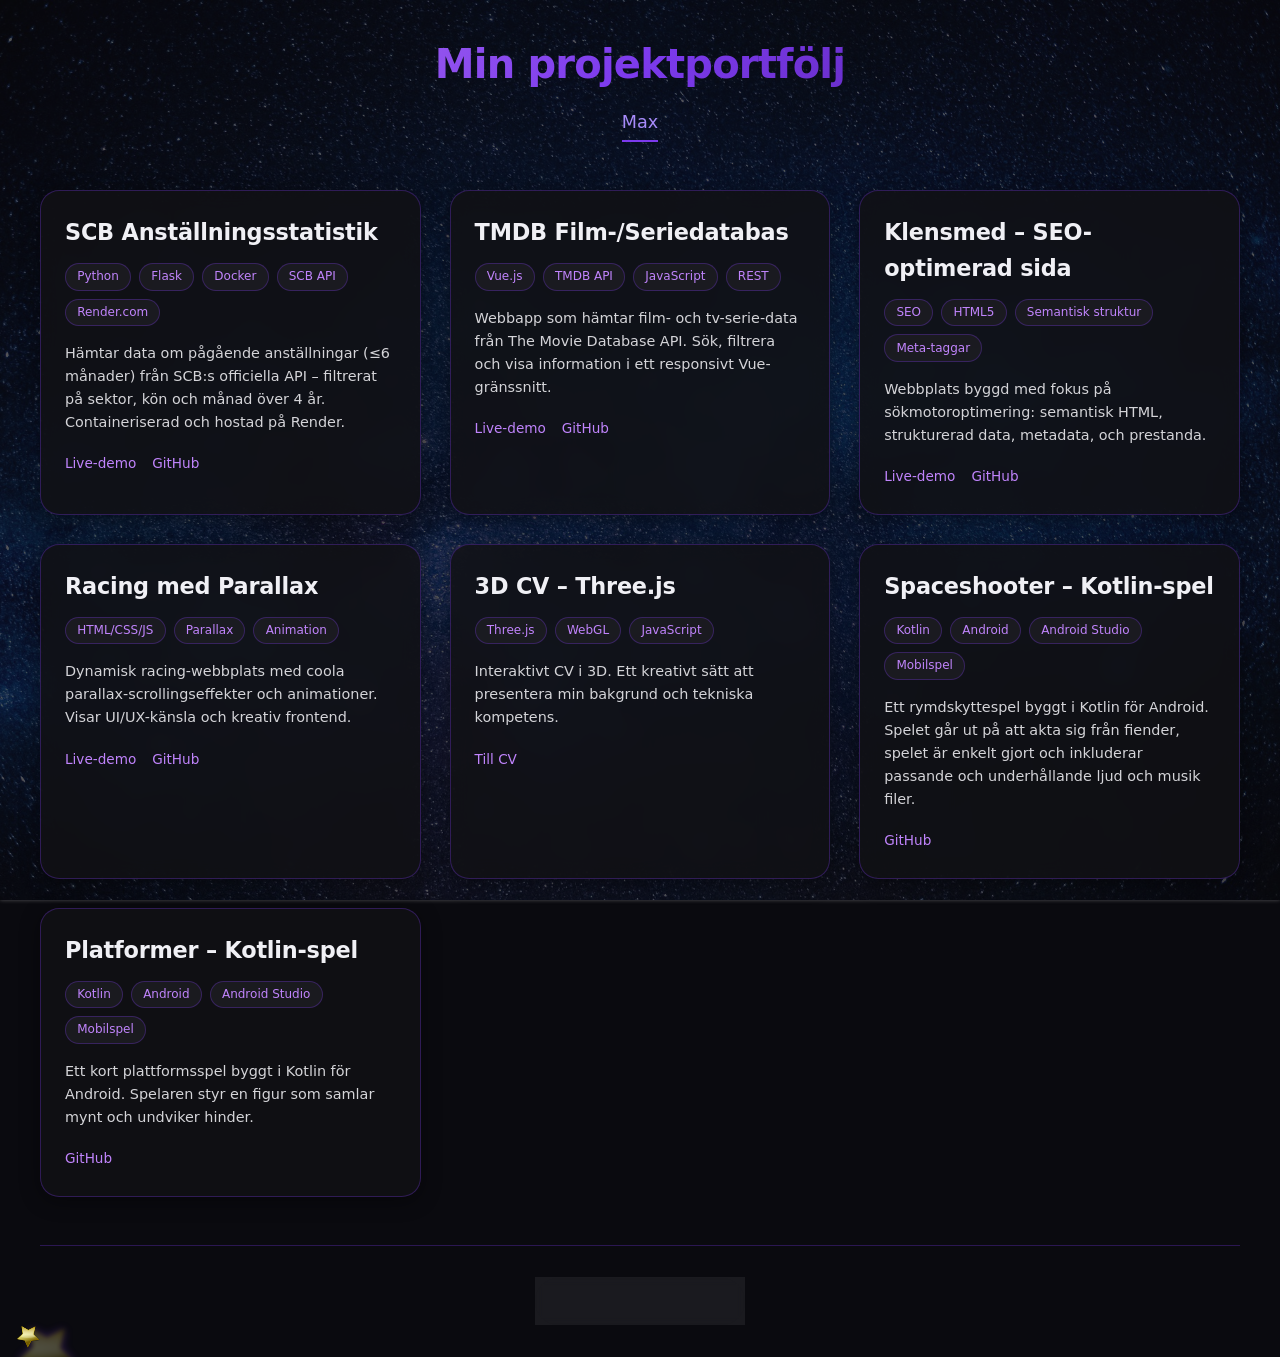
==== index.html @ 8f984c57 "Update index.html with new project entries" ====
<!DOCTYPE html>
<html lang="sv">
<head>
    <meta charset="UTF-8">
    <meta name="viewport" content="width=device-width, initial-scale=1.0">
    <meta name="description" content="Portfölj med projekt inom dataanalys, webbutveckling och API-integration">
    <title>Mina projekt – Max</title>
    <link rel="stylesheet" href="style.css">
</head>
<body>
    <!-- Bakgrundswrapper - läggs först så att den ligger under allt -->
    <div class="background-wrapper">
        <img src="background-space.jpg" class="background-image" alt="Stjärnbakgrund">
    </div>
    <div class="overlay"></div>

    <div class="container">
        <header>
            <h1> Min projektportfölj</h1>
            <div class="subtitle">Max</div>
        </header>

        <div class="projects-grid">

            <!-- 1. SCB-statistik -->
            <div class="project-card">
                <div class="project-icon"></div>
                <div class="project-title">SCB Anställningsstatistik</div>
                <div class="project-tech">
                    <span class="tech-tag">Python</span>
                    <span class="tech-tag">Flask</span>
                    <span class="tech-tag">Docker</span>
                    <span class="tech-tag">SCB API</span>
                    <span class="tech-tag">Render.com</span>
                </div>
                <div class="project-desc">
                    Hämtar data om pågående anställningar (≤6 månader) från SCB:s officiella API – filtrerat på sektor, kön och månad över 4 år. Containeriserad och hostad på Render.
                </div>
                <div class="project-links">
                    <a href="https://scb-analys.onrender.com/" target="_blank" rel="noopener"> Live-demo</a>
                    <a href="https://github.com/Max-the-grand-wizard/scb-analys" target="_blank" rel="noopener"> GitHub</a>
                </div>
            </div>

            <!-- 2. TMDB + Vue -->
            <div class="project-card">
                <div class="project-icon"></div>
                <div class="project-title">TMDB Film-/Seriedatabas</div>
                <div class="project-tech">
                    <span class="tech-tag">Vue.js</span>
                    <span class="tech-tag">TMDB API</span>
                    <span class="tech-tag">JavaScript</span>
                    <span class="tech-tag">REST</span>
                </div>
                <div class="project-desc">
                    Webbapp som hämtar film- och tv-serie-data från The Movie Database API. Sök, filtrera och visa information i ett responsivt Vue-gränssnitt.
                </div>
                <div class="project-links">
                    <a href="https://max-the-grand-wizard.github.io/vue-tmdb-project/" target="_blank"> Live-demo</a>
                    <a href="https://github.com/Max-the-grand-wizard/vue-tmdb-project" target="_blank" rel="noopener"> GitHub</a>
                </div>
            </div>

            <!-- 3. Klensmed SEO -->
            <div class="project-card">
                <div class="project-icon"></div>
                <div class="project-title">Klensmed – SEO-optimerad sida</div>
                <div class="project-tech">
                    <span class="tech-tag">SEO</span>
                    <span class="tech-tag">HTML5</span>
                    <span class="tech-tag">Semantisk struktur</span>
                    <span class="tech-tag">Meta-taggar</span>
                </div>
                <div class="project-desc">
                    Webbplats byggd med fokus på sökmotoroptimering: semantisk HTML, strukturerad data, metadata, och prestanda.
                </div>
                <div class="project-links">
                    <a href="https://max-the-grand-wizard.github.io/Smedkedja-Birgitta/" target="_blank" rel="noopener"> Live-demo</a>
                    <a href="https://github.com/Max-the-grand-wizard/Smedkedja-Birgitta" target="_blank" rel="noopener"> GitHub</a>
                </div>
            </div>

            <!-- 4. Racing + Parallax -->
            <div class="project-card">
                <div class="project-icon"></div>
                <div class="project-title">Racing med Parallax</div>
                <div class="project-tech">
                    <span class="tech-tag">HTML/CSS/JS</span>
                    <span class="tech-tag">Parallax</span>
                    <span class="tech-tag">Animation</span>
                </div>
                <div class="project-desc">
                    Dynamisk racing-webbplats med coola parallax-scrollingseffekter och animationer. Visar UI/UX-känsla och kreativ frontend.
                </div>
                <div class="project-links">
                    <a href="https://max-the-grand-wizard.github.io/Parallax/" target="_blank" rel="noopener"> Live-demo</a>
                    <a href="https://github.com/Max-the-grand-wizard/Parallax" target="_blank" rel="noopener"> GitHub</a>
                </div>
            </div>

            <!-- 5. Three.js CV -->
            <div class="project-card">
                <div class="project-icon"></div>
                <div class="project-title">3D CV – Three.js</div>
                <div class="project-tech">
                    <span class="tech-tag">Three.js</span>
                    <span class="tech-tag">WebGL</span>
                    <span class="tech-tag">JavaScript</span>
                </div>
                <div class="project-desc">
                    Interaktivt CV i 3D. Ett kreativt sätt att presentera min bakgrund och tekniska kompetens.
                </div>
                <div class="project-links">
                    <a href="https://max-the-grand-wizard.github.io/threejs-portfolio/" target="_blank" rel="noopener"> Till CV</a>
                </div>
            </div>

            <!-- 6. Spaceshooter Game -->
            <div class="project-card">
                <div class="project-icon"></div>
                <div class="project-title"> Spaceshooter – Kotlin-spel</div>
                <div class="project-tech">
                    <span class="tech-tag">Kotlin</span>
            <span class="tech-tag">Android</span>
            <span class="tech-tag">Android Studio</span>
            <span class="tech-tag">Mobilspel</span>
        </div>
        <div class="project-desc">
            Ett rymdskyttespel byggt i Kotlin för Android. Spelet går ut på att akta sig från fiender, spelet är enkelt gjort och inkluderar passande och underhållande ljud och musik filer.
    </div>
    <div class="project-links">
        <a href="https://github.com/Max-the-grand-wizard/MySpaceshooter" target="_blank" rel="noopener"> GitHub</a>
    </div>
</div>
            <!-- 7. Platformer Game -->
            <div class="project-card">
                <div class="project-icon"></div>
                <div class="project-title"> Platformer – Kotlin-spel</div>
                <div class="project-tech">
                    <span class="tech-tag">Kotlin</span>
                    <span class="tech-tag">Android</span>
                    <span class="tech-tag">Android Studio</span>
                    <span class="tech-tag">Mobilspel</span>
    </div>
    <div class="project-desc">
        Ett kort plattformsspel byggt i Kotlin för Android. Spelaren styr en figur som samlar mynt och undviker hinder. 
    </div>
    <div class="project-links">
        <a href="https://github.com/Max-the-grand-wizard/Platformer" target="_blank" rel="noopener"> GitHub</a>
    </div>
</div>

        </div>

        <hr>

        <div class="back-wrapper">
            <a href="https://max-the-grand-wizard.github.io/threejs-portfolio/" class="back-link">
                ← Tillbaka till mitt CV
            </a>
        </div>
    </div>

    <!-- Script -->
    <script src="script.js"></script>
</body>
</html>
---- style.css ----
/* ===== CSS VARIABLER ===== */
:root {
    --primary: #7c3aed;
    --primary-light: #b980f0;
    --primary-dark: #4c1d95;
    --primary-glow: rgba(124, 58, 237, 0.3);
    --text-light: #d8b4fe;
    --text-muted: #a78bfa;
    --bg-card: rgba(17, 17, 20, 0.85);
    --bg-card-hover: rgba(17, 17, 20, 0.95);
    --bg-body: #0a0a0f;
    --text-body: #e2e2e6;
    --text-desc: #d4d4d8;
    --border-color: rgba(124, 58, 237, 0.3);
}

* {
    margin: 0;
    padding: 0;
    box-sizing: border-box;
}

.background-wrapper {
    position: fixed;
    top: 0;
    left: 0;
    width: 100%;
    height: 100%;
    z-index: -2;
}

.background-image {
    width: 100%;
    height: 100%;
    object-fit: cover;
    filter: brightness(1.25) drop-shadow(0 0 2px rgba(255, 255, 255, 0.3));
}

.overlay {
    position: fixed;
    top: 0;
    left: 0;
    right: 0;
    bottom: 0;
    background: rgba(10, 10, 15, 0.7);
    z-index: -1;
}

body {
    font-family: system-ui, -apple-system, 'Segoe UI', Roboto, sans-serif;
    color: var(--text-body);
    line-height: 1.6;
    padding: 2rem 1rem;
    background-color: var(--bg-body);
    position: relative;
}

.container {
    max-width: 1200px;
    margin: 0 auto;
    position: relative;
    z-index: 1;
}

header {
    text-align: center;
    margin-bottom: 3rem;
}

h1 {
    font-size: 2.5rem;
    background: linear-gradient(135deg, var(--primary-light), var(--primary), var(--primary-dark));
    background-clip: text;
    -webkit-background-clip: text;
    color: transparent;
    margin-bottom: 0.5rem;
    letter-spacing: -0.02em;
    position: relative;
    display: block;
    transition: all 0.3s cubic-bezier(0.4, 0, 0.2, 1);
    text-align: center;
}

h1:hover {
    transform: scale(1.02);
    text-shadow: 0 0 40px var(--primary-glow), 0 0 80px rgba(124, 58, 237, 0.15);
}

h1::after {
    content: '';
    position: absolute;
    bottom: -6px;
    left: 50%;
    transform: translateX(-50%);
    width: 0;
    height: 3px;
    background: linear-gradient(90deg, var(--primary), var(--primary-light), var(--primary));
    background-size: 200% 100%;
    transition: width 0.4s ease;
    border-radius: 2px;
}

h1:hover::after {
    width: 100%;
}

.subtitle {
    color: var(--text-muted);
    font-size: 1.1rem;
    border-bottom: 2px solid var(--primary);
    display: inline-block;
    padding-bottom: 0.25rem;
    margin-top: 0.25rem;
    transition: all 0.3s cubic-bezier(0.4, 0, 0.2, 1);
    position: relative;
}

.subtitle:hover {
    color: var(--text-light);
    text-shadow: 0 0 30px rgba(124, 58, 237, 0.4), 0 0 60px rgba(124, 58, 237, 0.2);
    transform: scale(1.05) translateX(4px);
    border-bottom-color: var(--primary-light);
}

.projects-grid {
    display: grid;
    grid-template-columns: repeat(auto-fill, minmax(340px, 1fr));
    gap: 1.8rem;
    margin-bottom: 3rem;
}

.project-card {
    background: var(--bg-card);
    backdrop-filter: blur(10px);
    border-radius: 1.2rem;
    padding: 1.5rem;
    box-shadow: 0 4px 20px rgba(0, 0, 0, 0.4);
    transition: all 0.3s ease;
    border: 1px solid var(--border-color);
    position: relative;
    overflow: hidden;
    opacity: 0;
    animation: fadeInUp 0.4s ease forwards;
}

.project-card::before {
    content: '';
    position: absolute;
    top: 0;
    left: 0;
    right: 0;
    height: 3px;
    background: linear-gradient(90deg, var(--primary), var(--primary-light), var(--primary));
    transform: scaleX(0);
    transition: transform 0.3s ease;
}

.project-card:hover::before {
    transform: scaleX(1);
}

.project-card:hover {
    transform: translateY(-6px);
    border-color: var(--primary);
    box-shadow: 0 20px 30px -10px var(--primary-glow);
    background: var(--bg-card-hover);
}

.project-card:nth-child(1) { animation-delay: 0.05s; }
.project-card:nth-child(2) { animation-delay: 0.1s; }
.project-card:nth-child(3) { animation-delay: 0.15s; }
.project-card:nth-child(4) { animation-delay: 0.2s; }
.project-card:nth-child(5) { animation-delay: 0.25s; }

.project-title {
    font-size: 1.4rem;
    font-weight: 700;
    margin-bottom: 0.75rem;
    color: #f0f0f5;
    letter-spacing: -0.01em;
    position: relative;
    display: inline-block;
    transition: all 0.3s cubic-bezier(0.4, 0, 0.2, 1);
}

.project-title:hover {
    color: var(--text-light);
    text-shadow: 0 0 30px rgba(124, 58, 237, 0.5), 0 0 60px rgba(124, 58, 237, 0.3);
    transform: scale(1.03) translateX(4px);
}

.project-title::after {
    content: '';
    position: absolute;
    bottom: -4px;
    left: 0;
    width: 0;
    height: 2px;
    background: linear-gradient(90deg, var(--primary), var(--primary-light), var(--primary));
    background-size: 200% 100%;
    transition: width 0.4s ease;
    border-radius: 2px;
}

.project-title:hover::after {
    width: 100%;
}

.project-tech {
    display: flex;
    flex-wrap: wrap;
    gap: 0.5rem;
    margin-bottom: 1rem;
}

.tech-tag {
    background: rgba(30, 30, 36, 0.8);
    color: #c084fc;
    padding: 0.2rem 0.7rem;
    border-radius: 20px;
    font-size: 0.75rem;
    font-weight: 500;
    border: 1px solid var(--border-color);
    transition: all 0.2s;
}

.tech-tag:hover {
    background: var(--primary);
    color: white;
    border-color: var(--primary);
}

.project-desc {
    color: var(--text-desc);
    margin-bottom: 1.2rem;
    font-size: 0.9rem;
}

.project-links {
    display: flex;
    flex-wrap: wrap;
    gap: 1rem;
    margin-top: 0.5rem;
}

.project-links a {
    color: #c084fc;
    text-decoration: none;
    font-size: 0.85rem;
    font-weight: 500;
    transition: all 0.2s;
    position: relative;
    padding-bottom: 2px;
}

.project-links a::after {
    content: '';
    position: absolute;
    bottom: 0;
    left: 0;
    width: 0;
    height: 1px;
    background: #c084fc;
    transition: width 0.2s ease;
}

.project-links a:hover {
    color: #e9d5ff;
}

.project-links a:hover::after {
    width: 100%;
}

hr {
    margin: 2rem 0;
    border: none;
    border-top: 1px solid var(--border-color);
}

.back-wrapper {
    text-align: center;
}

.back-link {
    display: inline-flex;
    align-items: center;
    gap: 0.5rem;
    background: rgba(30, 30, 36, 0.8);
    color: #c084fc;
    padding: 0.6rem 1.2rem;
    border-radius: 40px;
    text-decoration: none;
    font-weight: 500;
    transition: all 0.2s;
    border: 1px solid var(--border-color);
    backdrop-filter: blur(5px);
}

.back-link:hover {
    background: var(--primary);
    color: white;
    border-color: var(--primary);
}

/* ===== ANIMATIONS ===== */
@keyframes fadeInUp {
    from {
        opacity: 0;
        transform: translateY(20px);
    }
    to {
        opacity: 1;
        transform: translateY(0);
    }
}

/* ===== SCROLLBAR ===== */
::-webkit-scrollbar {
    width: 8px;
}

::-webkit-scrollbar-track {
    background: #1e1e24;
    border-radius: 10px;
}

::-webkit-scrollbar-thumb {
    background: var(--primary);
    border-radius: 10px;
}

::-webkit-scrollbar-thumb:hover {
    background: var(--primary-light);
}

/* ===== RESPONSIVE ===== */
@media (max-width: 700px) {
    h1 {
        font-size: 1.8rem;
    }
    
    .projects-grid {
        grid-template-columns: 1fr;
    }
    
    body {
        padding: 1rem;
    }
}
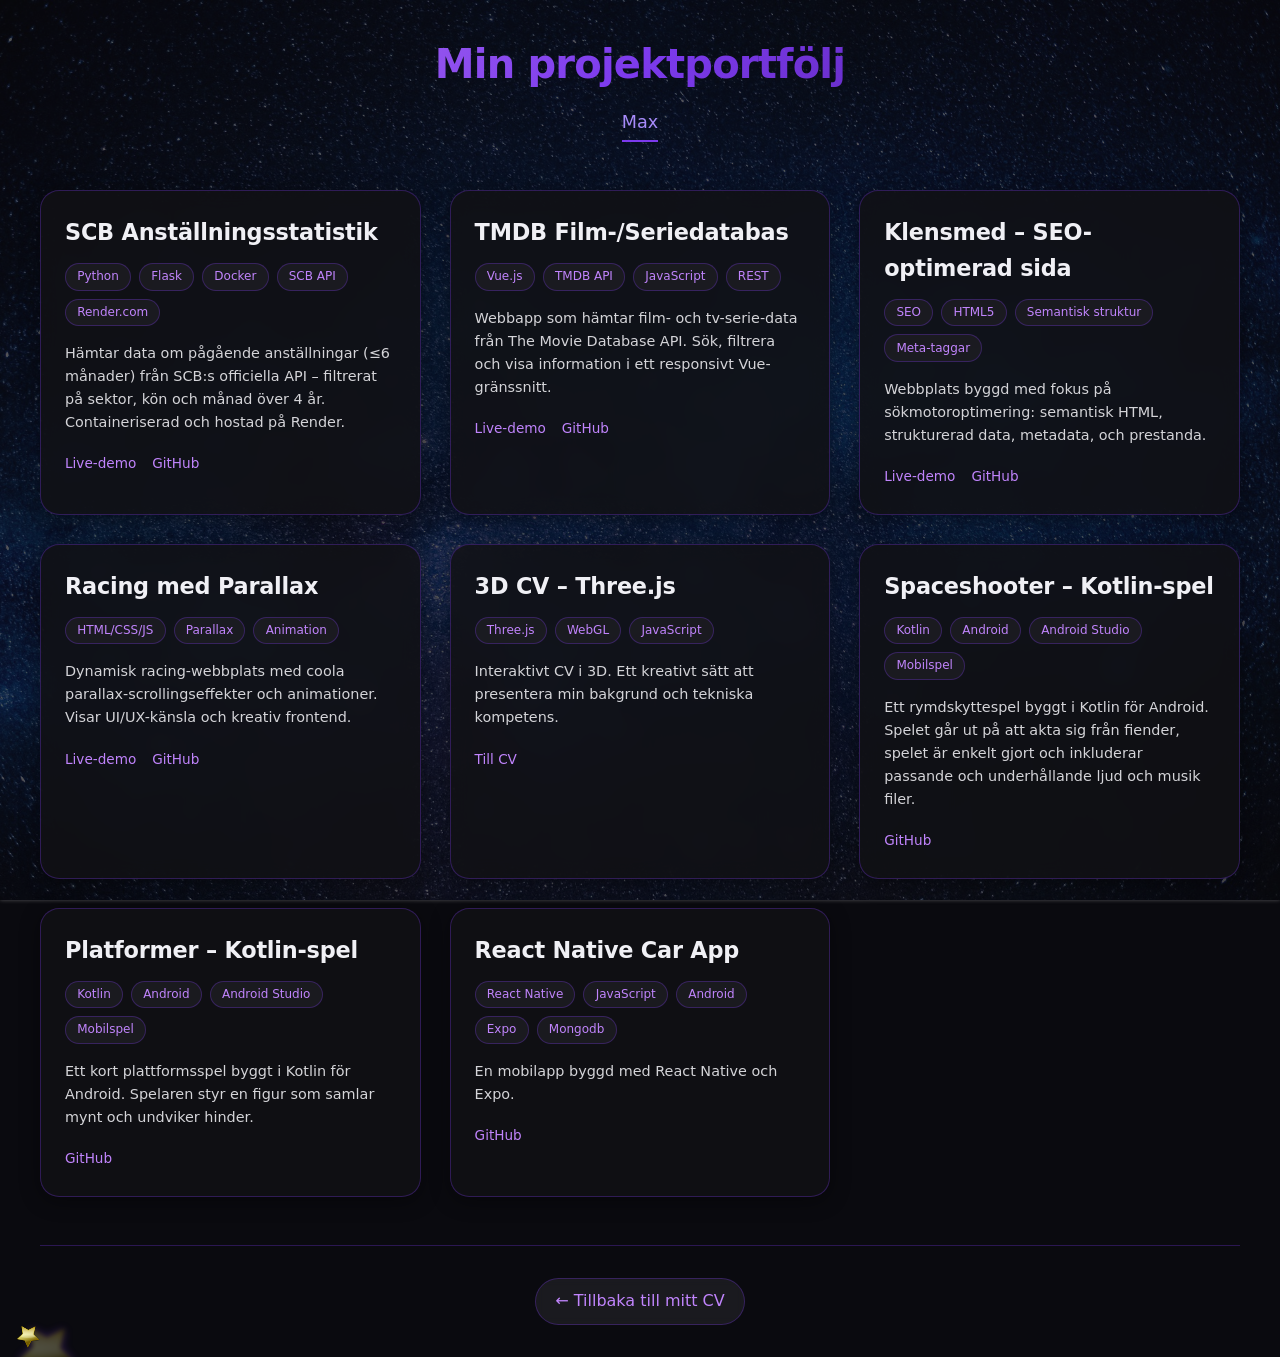
==== commit 9c13cd8d: "Update index.html with project details and links" ====
--- a/index.html
+++ b/index.html
@@ -132,6 +132,7 @@
         <a href="https://github.com/Max-the-grand-wizard/MySpaceshooter" target="_blank" rel="noopener"> GitHub</a>
     </div>
 </div>
+            
             <!-- 7. Platformer Game -->
             <div class="project-card">
                 <div class="project-icon"></div>
@@ -150,6 +151,25 @@
     </div>
 </div>
 
+            <!-- React Native Car App -->
+            <div class="project-card">
+                <div class="project-icon"></div>
+                <div class="project-title"> React Native Car App</div>
+                <div class="project-tech">
+                    <span class="tech-tag">React Native</span>
+                    <span class="tech-tag">JavaScript</span>
+                    <span class="tech-tag">Android</span>
+                    <span class="tech-tag">Expo</span>
+                    <span class="tech-tag">Mongodb</span>
+    </div>
+    <div class="project-desc">
+        En mobilapp  byggd med React Native och Expo. 
+    </div>
+    <div class="project-links">
+        <a href="https://github.com/Max-the-grand-wizard/ReactNativeCarApp" target="_blank" rel="noopener"> GitHub</a>
+    </div>
+</div>
+
         </div>
 
         <hr>
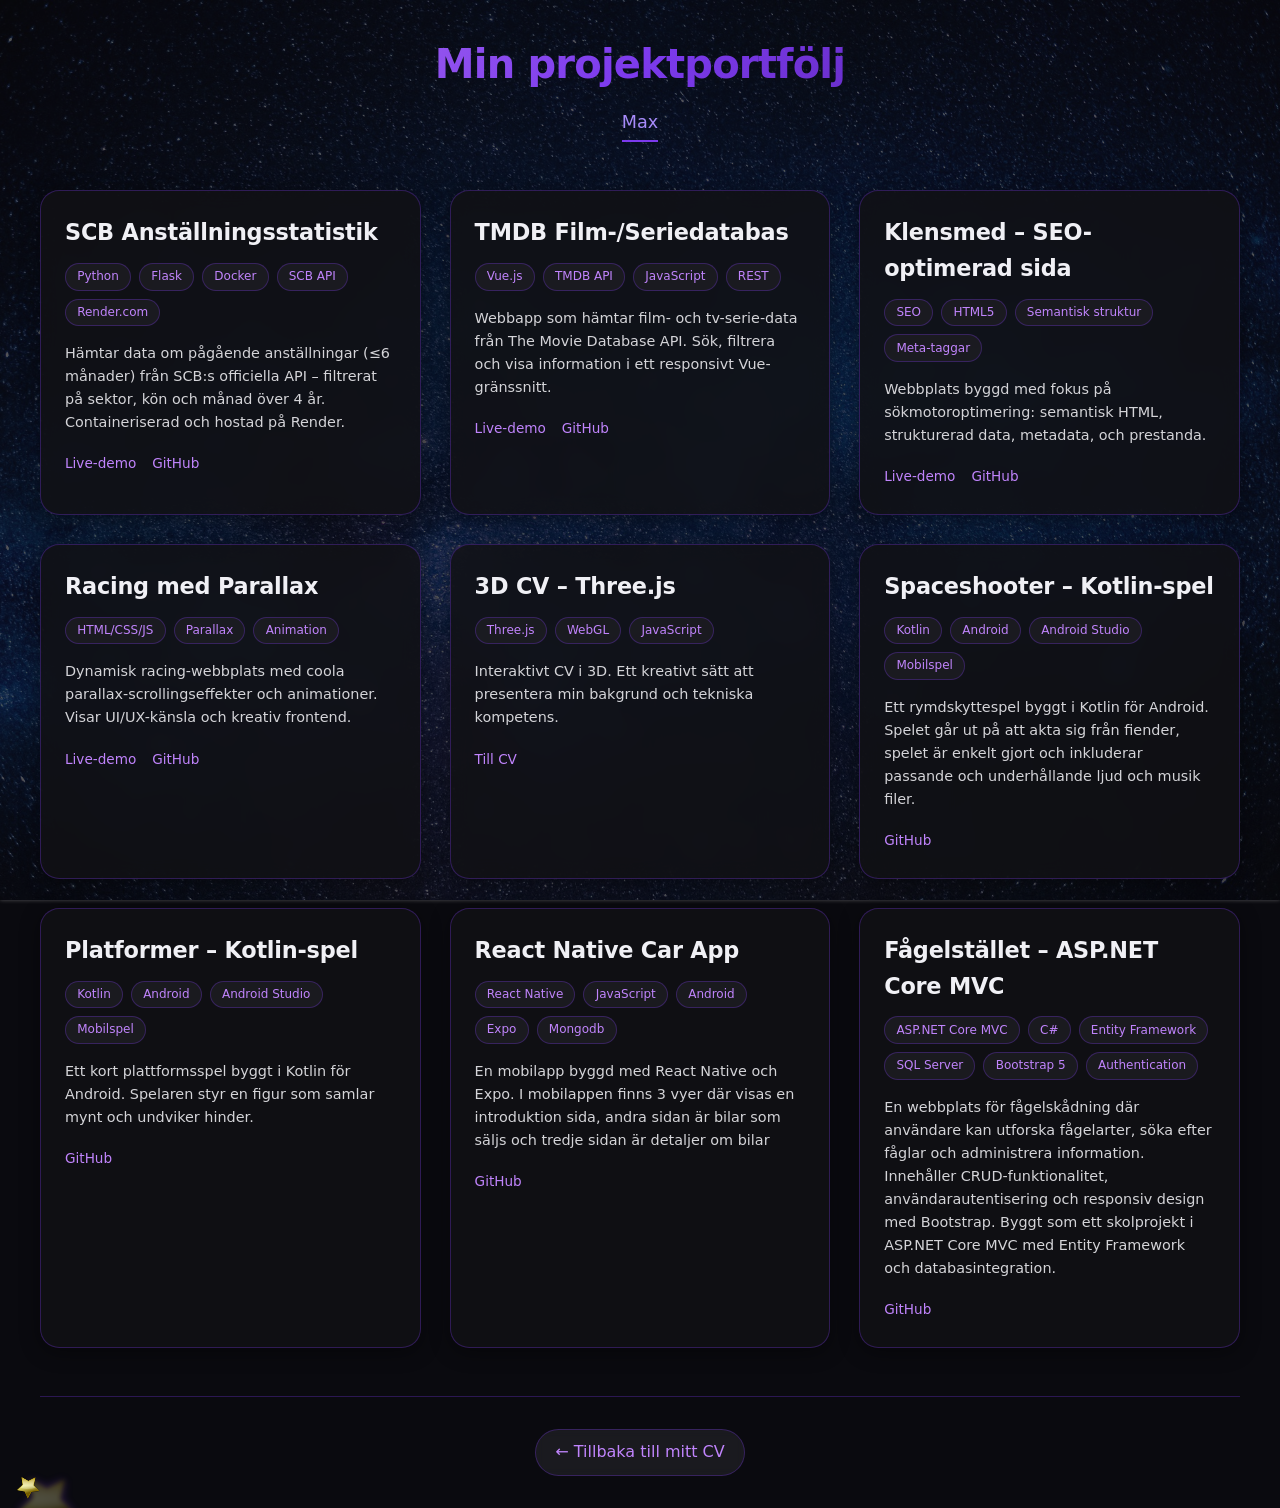
==== commit 1d08eeaa: "Add Birdwatching website project to portfolio Added a new project 'Fågelstället' showcasing a birdwa" ====
--- a/index.html
+++ b/index.html
@@ -121,17 +121,17 @@
                 <div class="project-title"> Spaceshooter – Kotlin-spel</div>
                 <div class="project-tech">
                     <span class="tech-tag">Kotlin</span>
-            <span class="tech-tag">Android</span>
-            <span class="tech-tag">Android Studio</span>
-            <span class="tech-tag">Mobilspel</span>
-        </div>
-        <div class="project-desc">
-            Ett rymdskyttespel byggt i Kotlin för Android. Spelet går ut på att akta sig från fiender, spelet är enkelt gjort och inkluderar passande och underhållande ljud och musik filer.
-    </div>
-    <div class="project-links">
-        <a href="https://github.com/Max-the-grand-wizard/MySpaceshooter" target="_blank" rel="noopener"> GitHub</a>
-    </div>
-</div>
+                    <span class="tech-tag">Android</span>
+                    <span class="tech-tag">Android Studio</span>
+                    <span class="tech-tag">Mobilspel</span>
+                </div>
+                <div class="project-desc">
+                    Ett rymdskyttespel byggt i Kotlin för Android. Spelet går ut på att akta sig från fiender, spelet är enkelt gjort och inkluderar passande och underhållande ljud och musik filer.
+                </div>
+                <div class="project-links">
+                    <a href="https://github.com/Max-the-grand-wizard/MySpaceshooter" target="_blank" rel="noopener"> GitHub</a>
+                </div>
+            </div>
             
             <!-- 7. Platformer Game -->
             <div class="project-card">
@@ -142,16 +142,16 @@
                     <span class="tech-tag">Android</span>
                     <span class="tech-tag">Android Studio</span>
                     <span class="tech-tag">Mobilspel</span>
-    </div>
-    <div class="project-desc">
-        Ett kort plattformsspel byggt i Kotlin för Android. Spelaren styr en figur som samlar mynt och undviker hinder. 
-    </div>
-    <div class="project-links">
-        <a href="https://github.com/Max-the-grand-wizard/Platformer" target="_blank" rel="noopener"> GitHub</a>
-    </div>
-</div>
-
-            <!-- React Native Car App -->
+                </div>
+                <div class="project-desc">
+                    Ett kort plattformsspel byggt i Kotlin för Android. Spelaren styr en figur som samlar mynt och undviker hinder. 
+                </div>
+                <div class="project-links">
+                    <a href="https://github.com/Max-the-grand-wizard/Platformer" target="_blank" rel="noopener"> GitHub</a>
+                </div>
+            </div>
+
+            <!-- 8. React Native Car App -->
             <div class="project-card">
                 <div class="project-icon"></div>
                 <div class="project-title"> React Native Car App</div>
@@ -161,14 +161,35 @@
                     <span class="tech-tag">Android</span>
                     <span class="tech-tag">Expo</span>
                     <span class="tech-tag">Mongodb</span>
-    </div>
-    <div class="project-desc">
-        En mobilapp  byggd med React Native och Expo. 
-    </div>
-    <div class="project-links">
-        <a href="https://github.com/Max-the-grand-wizard/ReactNativeCarApp" target="_blank" rel="noopener"> GitHub</a>
-    </div>
-</div>
+                </div>
+                <div class="project-desc">
+                    En mobilapp byggd med React Native och Expo. I mobilappen finns 3 vyer där visas en introduktion sida, andra sidan är bilar som säljs och tredje sidan är detaljer om bilar 
+                </div>
+                <div class="project-links">
+                    <a href="https://github.com/Max-the-grand-wizard/ReactNativeCarApp" target="_blank" rel="noopener"> GitHub</a>
+                </div>
+            </div>
+
+            <!-- ⭐ 9. NYTT: Fågelstället – ASP.NET Core MVC -->
+            <div class="project-card">
+                <div class="project-icon"></div>
+                <div class="project-title"> Fågelstället – ASP.NET Core MVC</div>
+                <div class="project-tech">
+                    <span class="tech-tag">ASP.NET Core MVC</span>
+                    <span class="tech-tag">C#</span>
+                    <span class="tech-tag">Entity Framework</span>
+                    <span class="tech-tag">SQL Server</span>
+                    <span class="tech-tag">Bootstrap 5</span>
+                    <span class="tech-tag">Authentication</span>
+                </div>
+                <div class="project-desc">
+                    En webbplats för fågelskådning där användare kan utforska fågelarter, söka efter fåglar och administrera information. Innehåller CRUD-funktionalitet, användarautentisering och responsiv design med Bootstrap. Byggt som ett skolprojekt i ASP.NET Core MVC med Entity Framework och databasintegration.
+                </div>
+                <div class="project-links">
+                    <a href="https://github.com/Max-the-grand-wizard/BirdWatching-ASP.NET" target="_blank" rel="noopener"> GitHub</a>
+                   
+                </div>
+            </div>
 
         </div>
 
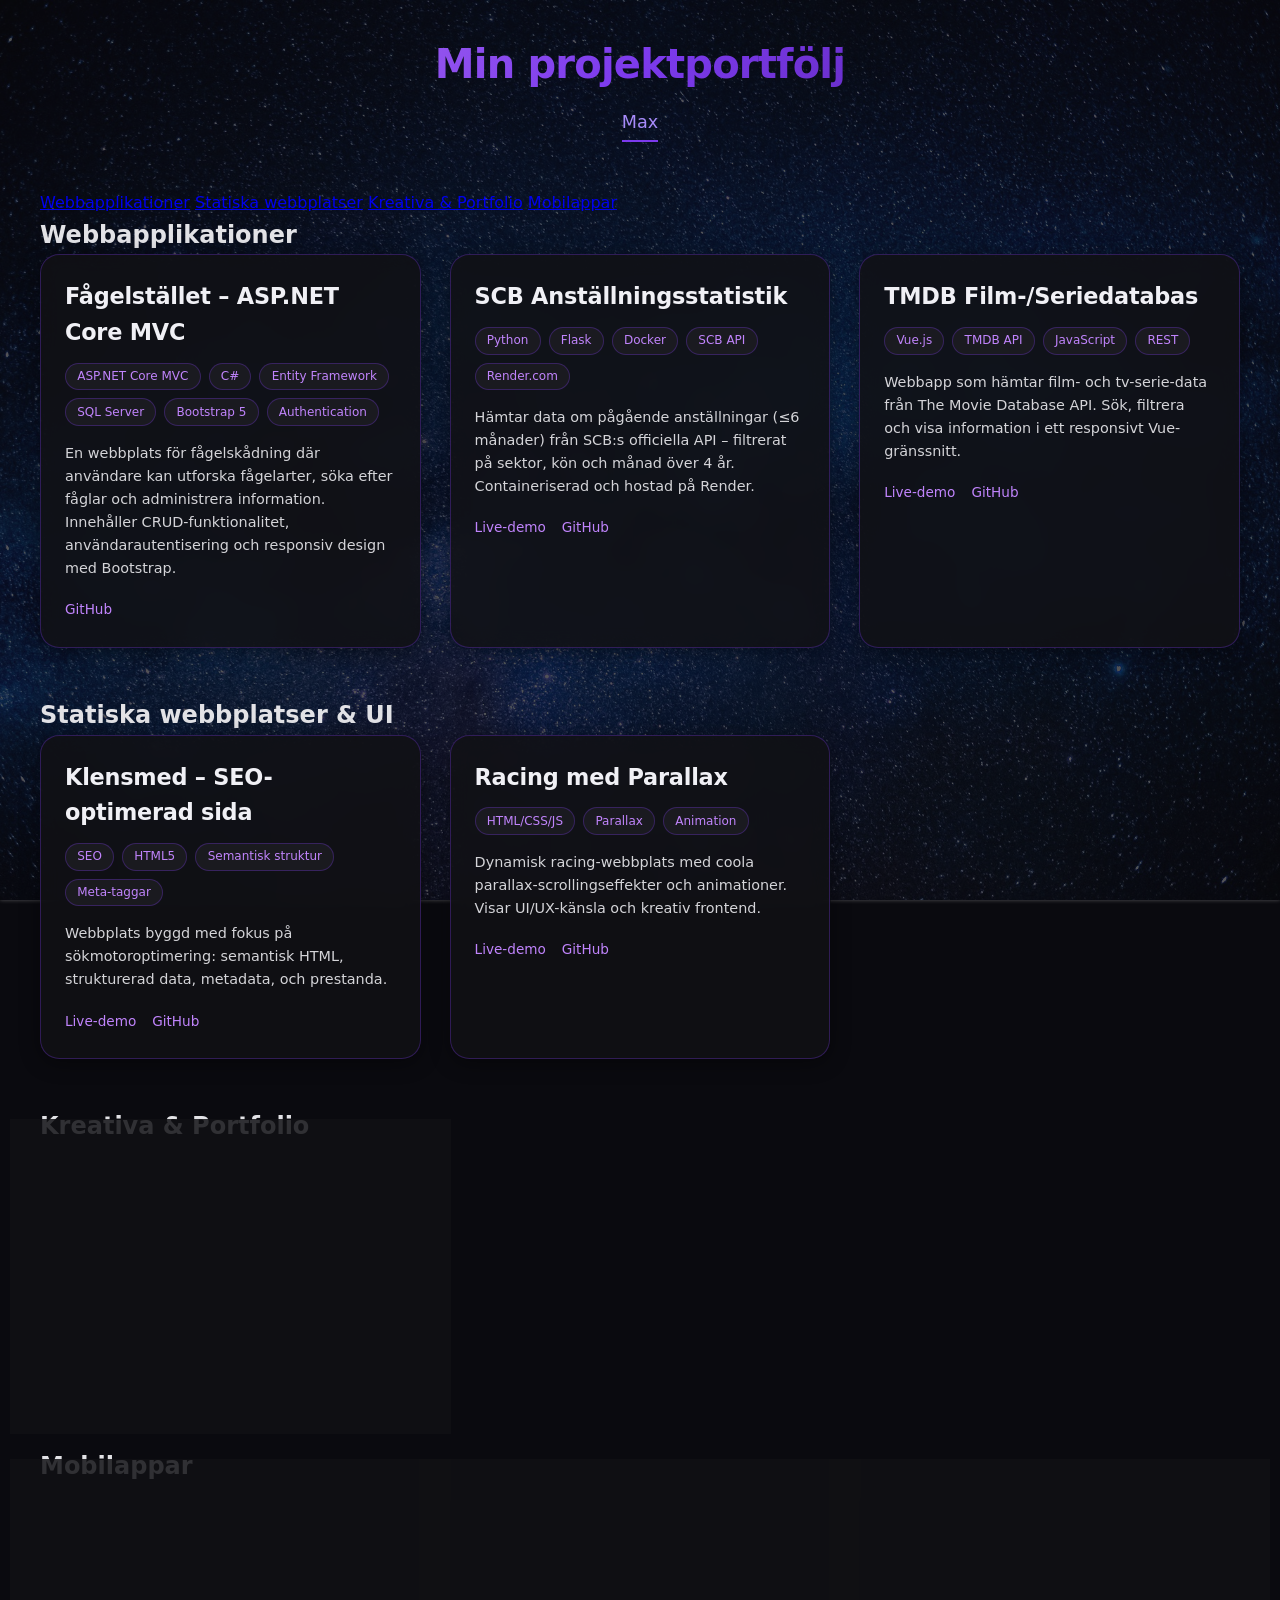
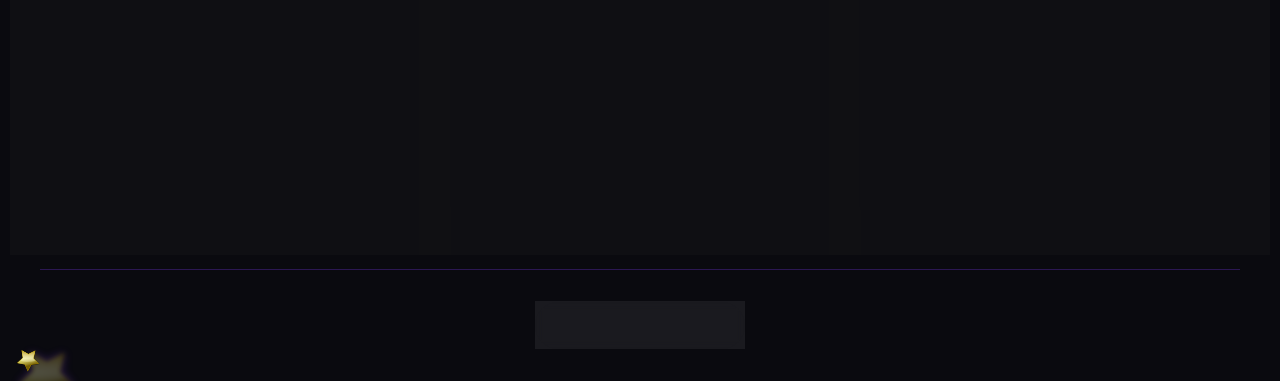
==== commit a40c0fe8: "updated project portfolio layout and content Updated project portfolio to include new categories and" ====
--- a/index.html
+++ b/index.html
@@ -8,7 +8,6 @@
     <link rel="stylesheet" href="style.css">
 </head>
 <body>
-    <!-- Bakgrundswrapper - läggs först så att den ligger under allt -->
     <div class="background-wrapper">
         <img src="background-space.jpg" class="background-image" alt="Stjärnbakgrund">
     </div>
@@ -20,177 +19,215 @@
             <div class="subtitle">Max</div>
         </header>
 
-        <div class="projects-grid">
-
-            <!-- 1. SCB-statistik -->
-            <div class="project-card">
-                <div class="project-icon"></div>
-                <div class="project-title">SCB Anställningsstatistik</div>
-                <div class="project-tech">
-                    <span class="tech-tag">Python</span>
-                    <span class="tech-tag">Flask</span>
-                    <span class="tech-tag">Docker</span>
-                    <span class="tech-tag">SCB API</span>
-                    <span class="tech-tag">Render.com</span>
-                </div>
-                <div class="project-desc">
-                    Hämtar data om pågående anställningar (≤6 månader) från SCB:s officiella API – filtrerat på sektor, kön och månad över 4 år. Containeriserad och hostad på Render.
-                </div>
-                <div class="project-links">
-                    <a href="https://scb-analys.onrender.com/" target="_blank" rel="noopener"> Live-demo</a>
-                    <a href="https://github.com/Max-the-grand-wizard/scb-analys" target="_blank" rel="noopener"> GitHub</a>
-                </div>
-            </div>
-
-            <!-- 2. TMDB + Vue -->
-            <div class="project-card">
-                <div class="project-icon"></div>
-                <div class="project-title">TMDB Film-/Seriedatabas</div>
-                <div class="project-tech">
-                    <span class="tech-tag">Vue.js</span>
-                    <span class="tech-tag">TMDB API</span>
-                    <span class="tech-tag">JavaScript</span>
-                    <span class="tech-tag">REST</span>
-                </div>
-                <div class="project-desc">
-                    Webbapp som hämtar film- och tv-serie-data från The Movie Database API. Sök, filtrera och visa information i ett responsivt Vue-gränssnitt.
-                </div>
-                <div class="project-links">
-                    <a href="https://max-the-grand-wizard.github.io/vue-tmdb-project/" target="_blank"> Live-demo</a>
-                    <a href="https://github.com/Max-the-grand-wizard/vue-tmdb-project" target="_blank" rel="noopener"> GitHub</a>
-                </div>
-            </div>
-
-            <!-- 3. Klensmed SEO -->
-            <div class="project-card">
-                <div class="project-icon"></div>
-                <div class="project-title">Klensmed – SEO-optimerad sida</div>
-                <div class="project-tech">
-                    <span class="tech-tag">SEO</span>
-                    <span class="tech-tag">HTML5</span>
-                    <span class="tech-tag">Semantisk struktur</span>
-                    <span class="tech-tag">Meta-taggar</span>
-                </div>
-                <div class="project-desc">
-                    Webbplats byggd med fokus på sökmotoroptimering: semantisk HTML, strukturerad data, metadata, och prestanda.
-                </div>
-                <div class="project-links">
-                    <a href="https://max-the-grand-wizard.github.io/Smedkedja-Birgitta/" target="_blank" rel="noopener"> Live-demo</a>
-                    <a href="https://github.com/Max-the-grand-wizard/Smedkedja-Birgitta" target="_blank" rel="noopener"> GitHub</a>
-                </div>
-            </div>
-
-            <!-- 4. Racing + Parallax -->
-            <div class="project-card">
-                <div class="project-icon"></div>
-                <div class="project-title">Racing med Parallax</div>
-                <div class="project-tech">
-                    <span class="tech-tag">HTML/CSS/JS</span>
-                    <span class="tech-tag">Parallax</span>
-                    <span class="tech-tag">Animation</span>
-                </div>
-                <div class="project-desc">
-                    Dynamisk racing-webbplats med coola parallax-scrollingseffekter och animationer. Visar UI/UX-känsla och kreativ frontend.
-                </div>
-                <div class="project-links">
-                    <a href="https://max-the-grand-wizard.github.io/Parallax/" target="_blank" rel="noopener"> Live-demo</a>
-                    <a href="https://github.com/Max-the-grand-wizard/Parallax" target="_blank" rel="noopener"> GitHub</a>
-                </div>
-            </div>
-
-            <!-- 5. Three.js CV -->
-            <div class="project-card">
-                <div class="project-icon"></div>
-                <div class="project-title">3D CV – Three.js</div>
-                <div class="project-tech">
-                    <span class="tech-tag">Three.js</span>
-                    <span class="tech-tag">WebGL</span>
-                    <span class="tech-tag">JavaScript</span>
-                </div>
-                <div class="project-desc">
-                    Interaktivt CV i 3D. Ett kreativt sätt att presentera min bakgrund och tekniska kompetens.
-                </div>
-                <div class="project-links">
-                    <a href="https://max-the-grand-wizard.github.io/threejs-portfolio/" target="_blank" rel="noopener"> Till CV</a>
-                </div>
-            </div>
-
-            <!-- 6. Spaceshooter Game -->
-            <div class="project-card">
-                <div class="project-icon"></div>
-                <div class="project-title"> Spaceshooter – Kotlin-spel</div>
-                <div class="project-tech">
-                    <span class="tech-tag">Kotlin</span>
-                    <span class="tech-tag">Android</span>
-                    <span class="tech-tag">Android Studio</span>
-                    <span class="tech-tag">Mobilspel</span>
-                </div>
-                <div class="project-desc">
-                    Ett rymdskyttespel byggt i Kotlin för Android. Spelet går ut på att akta sig från fiender, spelet är enkelt gjort och inkluderar passande och underhållande ljud och musik filer.
-                </div>
-                <div class="project-links">
-                    <a href="https://github.com/Max-the-grand-wizard/MySpaceshooter" target="_blank" rel="noopener"> GitHub</a>
-                </div>
-            </div>
-            
-            <!-- 7. Platformer Game -->
-            <div class="project-card">
-                <div class="project-icon"></div>
-                <div class="project-title"> Platformer – Kotlin-spel</div>
-                <div class="project-tech">
-                    <span class="tech-tag">Kotlin</span>
-                    <span class="tech-tag">Android</span>
-                    <span class="tech-tag">Android Studio</span>
-                    <span class="tech-tag">Mobilspel</span>
-                </div>
-                <div class="project-desc">
-                    Ett kort plattformsspel byggt i Kotlin för Android. Spelaren styr en figur som samlar mynt och undviker hinder. 
-                </div>
-                <div class="project-links">
-                    <a href="https://github.com/Max-the-grand-wizard/Platformer" target="_blank" rel="noopener"> GitHub</a>
-                </div>
-            </div>
-
-            <!-- 8. React Native Car App -->
-            <div class="project-card">
-                <div class="project-icon"></div>
-                <div class="project-title"> React Native Car App</div>
-                <div class="project-tech">
-                    <span class="tech-tag">React Native</span>
-                    <span class="tech-tag">JavaScript</span>
-                    <span class="tech-tag">Android</span>
-                    <span class="tech-tag">Expo</span>
-                    <span class="tech-tag">Mongodb</span>
-                </div>
-                <div class="project-desc">
-                    En mobilapp byggd med React Native och Expo. I mobilappen finns 3 vyer där visas en introduktion sida, andra sidan är bilar som säljs och tredje sidan är detaljer om bilar 
-                </div>
-                <div class="project-links">
-                    <a href="https://github.com/Max-the-grand-wizard/ReactNativeCarApp" target="_blank" rel="noopener"> GitHub</a>
-                </div>
-            </div>
-
-            <!-- ⭐ 9. NYTT: Fågelstället – ASP.NET Core MVC -->
-            <div class="project-card">
-                <div class="project-icon"></div>
-                <div class="project-title"> Fågelstället – ASP.NET Core MVC</div>
-                <div class="project-tech">
-                    <span class="tech-tag">ASP.NET Core MVC</span>
-                    <span class="tech-tag">C#</span>
-                    <span class="tech-tag">Entity Framework</span>
-                    <span class="tech-tag">SQL Server</span>
-                    <span class="tech-tag">Bootstrap 5</span>
-                    <span class="tech-tag">Authentication</span>
-                </div>
-                <div class="project-desc">
-                    En webbplats för fågelskådning där användare kan utforska fågelarter, söka efter fåglar och administrera information. Innehåller CRUD-funktionalitet, användarautentisering och responsiv design med Bootstrap. Byggt som ett skolprojekt i ASP.NET Core MVC med Entity Framework och databasintegration.
-                </div>
-                <div class="project-links">
-                    <a href="https://github.com/Max-the-grand-wizard/BirdWatching-ASP.NET" target="_blank" rel="noopener"> GitHub</a>
-                   
-                </div>
-            </div>
-
+        <!-- NAVIGERINGSKNAPPAR-->
+        
+        <div class="nav-links">
+            <a href="#webbappar" class="nav-btn">Webbapplikationer</a>
+            <a href="#statiska" class="nav-btn">Statiska webbplatser</a>
+            <a href="#kreativa" class="nav-btn">Kreativa & Portfolio</a>
+            <a href="#mobilappar" class="nav-btn">Mobilappar</a>
+        </div>
+
+        <!-- WEBBAPPLIKATIONER-->
+
+        <div class="category-section" id="webbappar">
+            <h2 class="category-title">Webbapplikationer</h2>
+            <div class="projects-grid">
+
+                <!-- 1. Fågelstället – ASP.NET Core MVC -->
+                <div class="project-card">
+                    <div class="project-icon"></div>
+                    <div class="project-title">Fågelstället – ASP.NET Core MVC</div>
+                    <div class="project-tech">
+                        <span class="tech-tag">ASP.NET Core MVC</span>
+                        <span class="tech-tag">C#</span>
+                        <span class="tech-tag">Entity Framework</span>
+                        <span class="tech-tag">SQL Server</span>
+                        <span class="tech-tag">Bootstrap 5</span>
+                        <span class="tech-tag">Authentication</span>
+                    </div>
+                    <div class="project-desc">
+                        En webbplats för fågelskådning där användare kan utforska fågelarter, söka efter fåglar och administrera information. Innehåller CRUD-funktionalitet, användarautentisering och responsiv design med Bootstrap.
+                    </div>
+                    <div class="project-links">
+                        <a href="https://github.com/Max-the-grand-wizard/Fagelstallet" target="_blank" rel="noopener"> GitHub</a>
+                    </div>
+                </div>
+
+                <!-- 2. SCB Anställningsstatistik -->
+                <div class="project-card">
+                    <div class="project-icon"></div>
+                    <div class="project-title">SCB Anställningsstatistik</div>
+                    <div class="project-tech">
+                        <span class="tech-tag">Python</span>
+                        <span class="tech-tag">Flask</span>
+                        <span class="tech-tag">Docker</span>
+                        <span class="tech-tag">SCB API</span>
+                        <span class="tech-tag">Render.com</span>
+                    </div>
+                    <div class="project-desc">
+                        Hämtar data om pågående anställningar (≤6 månader) från SCB:s officiella API – filtrerat på sektor, kön och månad över 4 år. Containeriserad och hostad på Render.
+                    </div>
+                    <div class="project-links">
+                        <a href="https://scb-analys.onrender.com/" target="_blank" rel="noopener"> Live-demo</a>
+                        <a href="https://github.com/Max-the-grand-wizard/scb-analys" target="_blank" rel="noopener"> GitHub</a>
+                    </div>
+                </div>
+
+                <!-- 3. TMDB Film-/Seriedatabas -->
+                <div class="project-card">
+                    <div class="project-icon"></div>
+                    <div class="project-title">TMDB Film-/Seriedatabas</div>
+                    <div class="project-tech">
+                        <span class="tech-tag">Vue.js</span>
+                        <span class="tech-tag">TMDB API</span>
+                        <span class="tech-tag">JavaScript</span>
+                        <span class="tech-tag">REST</span>
+                    </div>
+                    <div class="project-desc">
+                        Webbapp som hämtar film- och tv-serie-data från The Movie Database API. Sök, filtrera och visa information i ett responsivt Vue-gränssnitt.
+                    </div>
+                    <div class="project-links">
+                        <a href="https://max-the-grand-wizard.github.io/vue-tmdb-project/" target="_blank"> Live-demo</a>
+                        <a href="https://github.com/Max-the-grand-wizard/vue-tmdb-project" target="_blank" rel="noopener"> GitHub</a>
+                    </div>
+                </div>
+
+            </div>
+        </div>
+
+        <!--STATISKA WEBBPLATSER & UI-->
+        <div class="category-section" id="statiska">
+            <h2 class="category-title">Statiska webbplatser & UI</h2>
+            <div class="projects-grid">
+
+                <!-- 4. Klensmed SEO -->
+                <div class="project-card">
+                    <div class="project-icon"></div>
+                    <div class="project-title">Klensmed – SEO-optimerad sida</div>
+                    <div class="project-tech">
+                        <span class="tech-tag">SEO</span>
+                        <span class="tech-tag">HTML5</span>
+                        <span class="tech-tag">Semantisk struktur</span>
+                        <span class="tech-tag">Meta-taggar</span>
+                    </div>
+                    <div class="project-desc">
+                        Webbplats byggd med fokus på sökmotoroptimering: semantisk HTML, strukturerad data, metadata, och prestanda.
+                    </div>
+                    <div class="project-links">
+                        <a href="https://max-the-grand-wizard.github.io/Smedkedja-Birgitta/" target="_blank" rel="noopener"> Live-demo</a>
+                        <a href="https://github.com/Max-the-grand-wizard/Smedkedja-Birgitta" target="_blank" rel="noopener"> GitHub</a>
+                    </div>
+                </div>
+
+                <!-- 5. Racing med Parallax -->
+                <div class="project-card">
+                    <div class="project-icon"></div>
+                    <div class="project-title">Racing med Parallax</div>
+                    <div class="project-tech">
+                        <span class="tech-tag">HTML/CSS/JS</span>
+                        <span class="tech-tag">Parallax</span>
+                        <span class="tech-tag">Animation</span>
+                    </div>
+                    <div class="project-desc">
+                        Dynamisk racing-webbplats med coola parallax-scrollingseffekter och animationer. Visar UI/UX-känsla och kreativ frontend.
+                    </div>
+                    <div class="project-links">
+                        <a href="https://max-the-grand-wizard.github.io/Parallax/" target="_blank" rel="noopener"> Live-demo</a>
+                        <a href="https://github.com/Max-the-grand-wizard/Parallax" target="_blank" rel="noopener"> GitHub</a>
+                    </div>
+                </div>
+
+            </div>
+        </div>
+
+        <!-- KREATIVA & PORTFOLIO-->
+        <div class="category-section" id="kreativa">
+            <h2 class="category-title">Kreativa & Portfolio</h2>
+            <div class="projects-grid">
+
+                <!-- 6. Three.js CV -->
+                <div class="project-card">
+                    <div class="project-icon"></div>
+                    <div class="project-title">3D CV – Three.js</div>
+                    <div class="project-tech">
+                        <span class="tech-tag">Three.js</span>
+                        <span class="tech-tag">WebGL</span>
+                        <span class="tech-tag">JavaScript</span>
+                    </div>
+                    <div class="project-desc">
+                        Interaktivt CV i 3D. Ett kreativt sätt att presentera min bakgrund och tekniska kompetens.
+                    </div>
+                    <div class="project-links">
+                        <a href="https://max-the-grand-wizard.github.io/threejs-portfolio/" target="_blank" rel="noopener"> Till CV</a>
+                    </div>
+                </div>
+
+            </div>
+        </div>
+
+        <!-- MOBILAPPAR-->
+        
+        <div class="category-section" id="mobilappar">
+            <h2 class="category-title">Mobilappar</h2>
+            <div class="projects-grid">
+
+                <!-- 7. Spaceshooter -->
+                <div class="project-card">
+                    <div class="project-icon"></div>
+                    <div class="project-title">Spaceshooter – Kotlin-spel</div>
+                    <div class="project-tech">
+                        <span class="tech-tag">Kotlin</span>
+                        <span class="tech-tag">Android</span>
+                        <span class="tech-tag">Android Studio</span>
+                        <span class="tech-tag">Mobilspel</span>
+                    </div>
+                    <div class="project-desc">
+                        Ett rymdskyttespel byggt i Kotlin för Android. Spelet går ut på att akta sig från fiender, spelet är enkelt gjort och inkluderar passande och underhållande ljud och musikfiler.
+                    </div>
+                    <div class="project-links">
+                        <a href="https://github.com/Max-the-grand-wizard/MySpaceshooter" target="_blank" rel="noopener"> GitHub</a>
+                    </div>
+                </div>
+
+                <!-- 8. Platformer -->
+                <div class="project-card">
+                    <div class="project-icon"></div>
+                    <div class="project-title">Platformer – Kotlin-spel</div>
+                    <div class="project-tech">
+                        <span class="tech-tag">Kotlin</span>
+                        <span class="tech-tag">Android</span>
+                        <span class="tech-tag">Android Studio</span>
+                        <span class="tech-tag">Mobilspel</span>
+                    </div>
+                    <div class="project-desc">
+                        Ett kort plattformsspel byggt i Kotlin för Android. Spelaren styr en figur som samlar mynt och undviker hinder.
+                    </div>
+                    <div class="project-links">
+                        <a href="https://github.com/Max-the-grand-wizard/Platformer" target="_blank" rel="noopener"> GitHub</a>
+                    </div>
+                </div>
+
+                <!-- 9. React Native Car App -->
+                <div class="project-card">
+                    <div class="project-icon"></div>
+                    <div class="project-title">React Native Car App</div>
+                    <div class="project-tech">
+                        <span class="tech-tag">React Native</span>
+                        <span class="tech-tag">JavaScript</span>
+                        <span class="tech-tag">Android</span>
+                        <span class="tech-tag">Expo</span>
+                        <span class="tech-tag">MongoDB</span>
+                    </div>
+                    <div class="project-desc">
+                        En mobilapp byggd med React Native och Expo.
+                    </div>
+                    <div class="project-links">
+                        <a href="https://github.com/Max-the-grand-wizard/ReactNativeCarApp" target="_blank" rel="noopener"> GitHub</a>
+                    </div>
+                </div>
+
+            </div>
         </div>
 
         <hr>
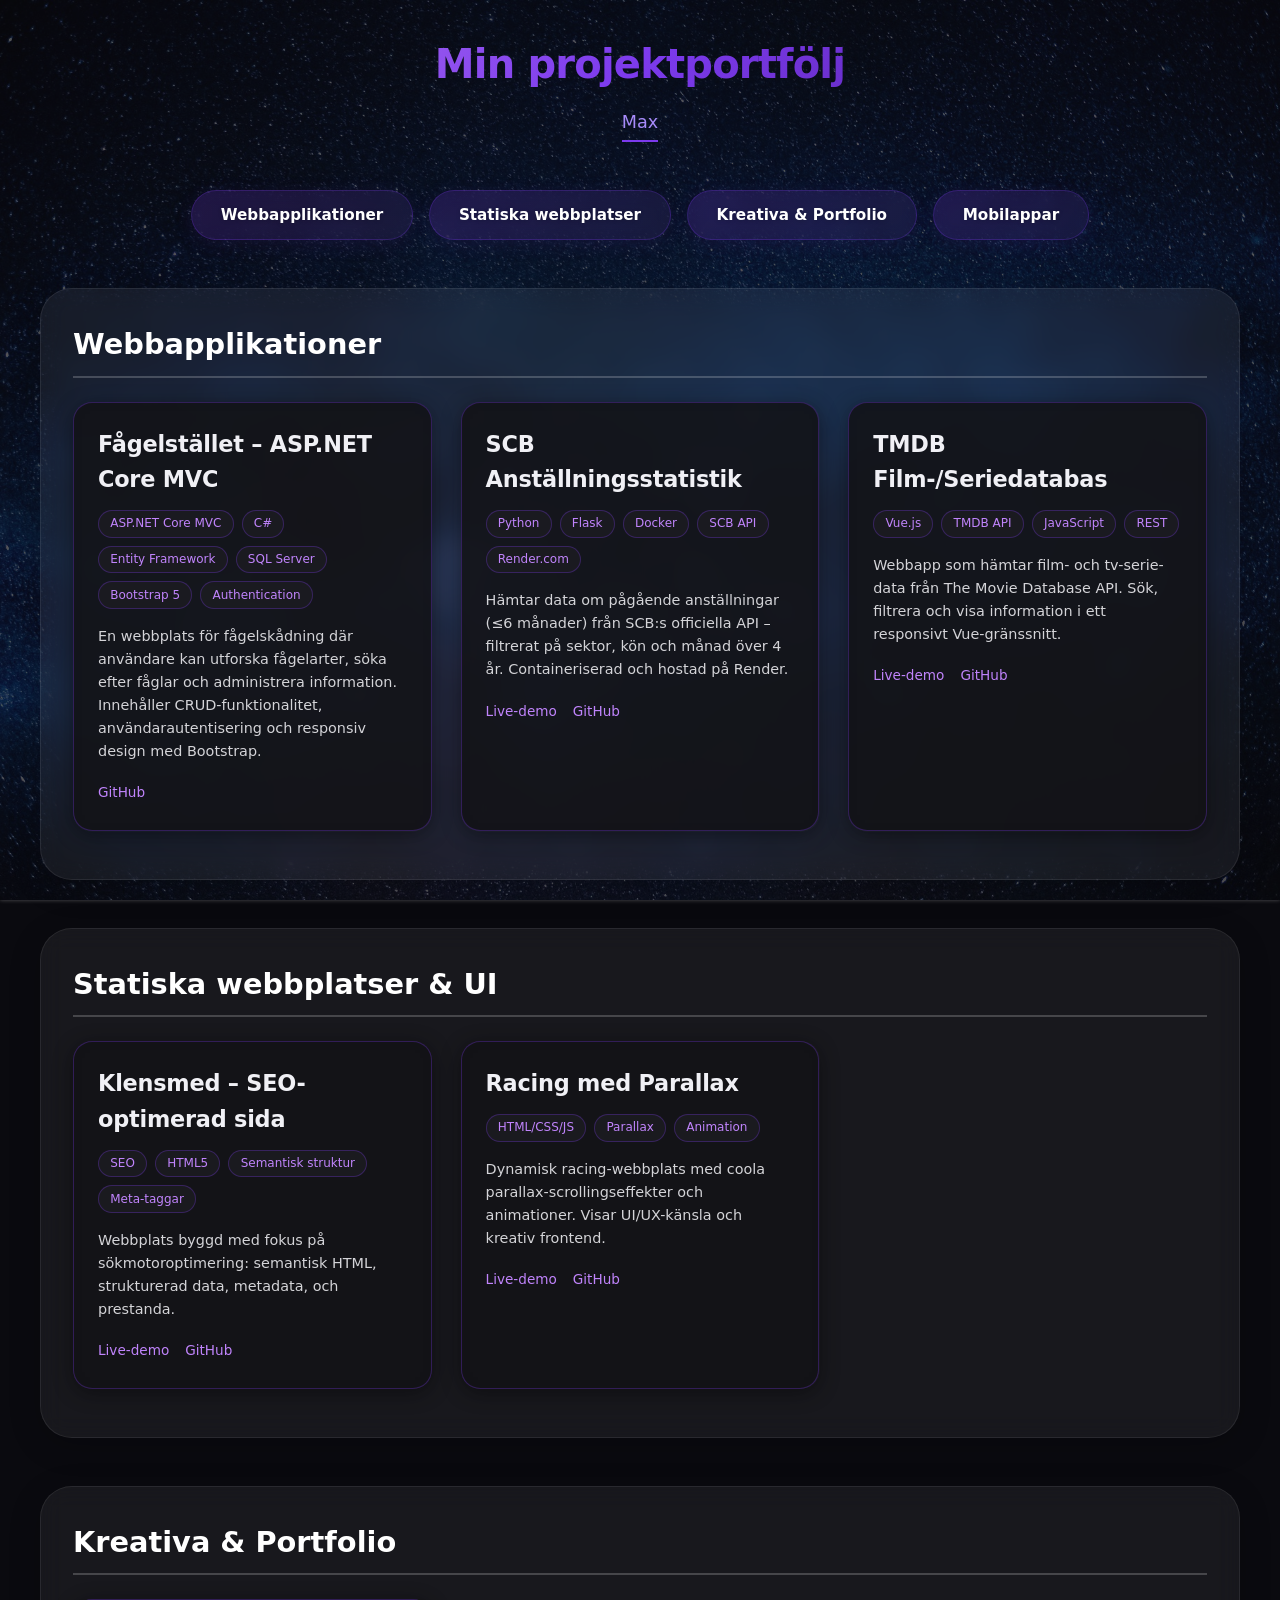
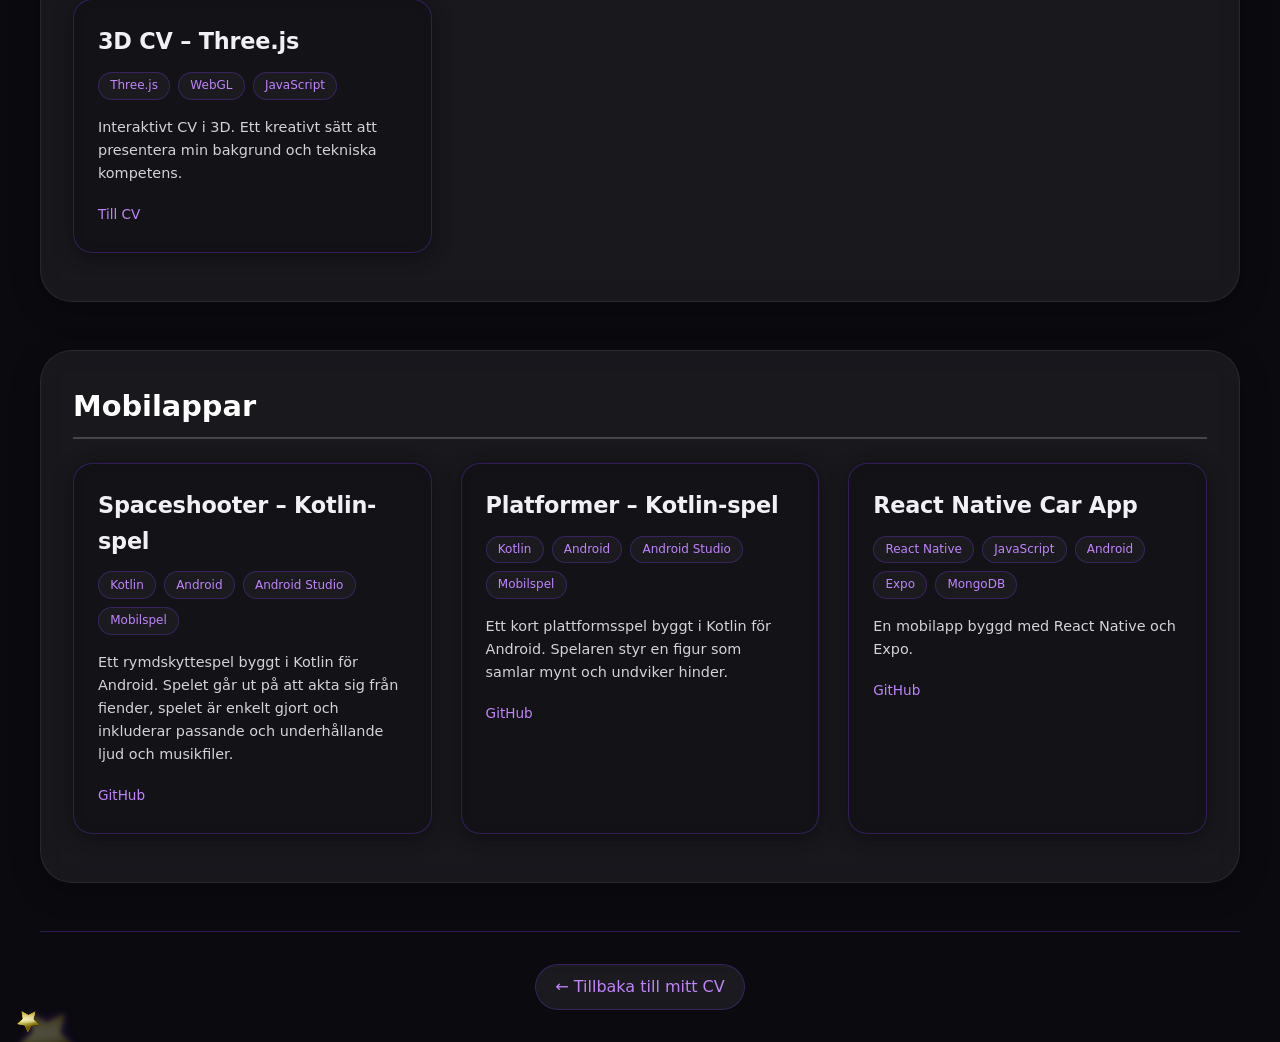
==== commit f49eb8e5: "Restore index.html with original content" ====
--- a/index.html
+++ b/index.html
@@ -50,7 +50,7 @@
                         En webbplats för fågelskådning där användare kan utforska fågelarter, söka efter fåglar och administrera information. Innehåller CRUD-funktionalitet, användarautentisering och responsiv design med Bootstrap.
                     </div>
                     <div class="project-links">
-                        <a href="https://github.com/Max-the-grand-wizard/Fagelstallet" target="_blank" rel="noopener"> GitHub</a>
+                        <a href="https://github.com/Max-the-grand-wizard/BirdWatching-ASP.NET" target="_blank" rel="noopener"> GitHub</a>
                     </div>
                 </div>
 
--- a/style.css
+++ b/style.css
@@ -1,4 +1,4 @@
-/* ===== CSS VARIABLER ===== */
+/*  CSS VARIABLER */
 :root {
     --primary: #7c3aed;
     --primary-light: #b980f0;
@@ -12,6 +12,8 @@
     --text-body: #e2e2e6;
     --text-desc: #d4d4d8;
     --border-color: rgba(124, 58, 237, 0.3);
+    --bubble-bg: rgba(255, 255, 255, 0.06);
+    --bubble-border: rgba(255, 255, 255, 0.08);
 }
 
 * {
@@ -122,11 +124,91 @@
     border-bottom-color: var(--primary-light);
 }
 
+.nav-links {
+    display: flex;
+    flex-wrap: wrap;
+    justify-content: center;
+    gap: 1rem;
+    margin: 2rem 0 3rem 0;
+}
+
+.nav-btn {
+    display: inline-block;
+    padding: 0.75rem 1.8rem;
+    color: #fff;
+    text-decoration: none;
+    font-weight: 600;
+    font-size: 0.95rem;
+    border-radius: 50px;
+    cursor: pointer;
+    transition: all 0.3s cubic-bezier(0.4, 0, 0.2, 1);
+    position: relative;
+    background: linear-gradient(135deg, rgba(124, 58, 237, 0.2), rgba(139, 92, 246, 0.1));
+    border: 1px solid rgba(124, 58, 237, 0.25);
+    backdrop-filter: blur(8px);
+    box-shadow: 0 4px 20px rgba(124, 58, 237, 0.1);
+    text-shadow: 0 1px 4px rgba(0, 0, 0, 0.2);
+}
+
+.nav-btn:hover {
+    transform: translateY(-3px) scale(1.03);
+    background: linear-gradient(135deg, rgba(124, 58, 237, 0.35), rgba(139, 92, 246, 0.2));
+    border-color: rgba(124, 58, 237, 0.5);
+    box-shadow: 0 8px 40px rgba(124, 58, 237, 0.4), inset 0 1px 0 rgba(255, 255, 255, 0.1);
+}
+
+.nav-btn:active {
+    transform: scale(0.95);
+}
+
+@media (max-width: 700px) {
+    .nav-btn {
+        padding: 0.6rem 1.2rem;
+        font-size: 0.85rem;
+        flex: 1 1 auto;
+        min-width: 120px;
+        text-align: center;
+    }
+}
+/* Smooth scrolling */
+html {
+    scroll-behavior: smooth;
+}
+
+
+.category-section {
+    scroll-margin-top: 2rem;
+    margin-bottom: 3rem;
+    background: var(--bubble-bg);
+    backdrop-filter: blur(12px);
+    border: 1px solid var(--bubble-border);
+    border-radius: 2rem;
+    padding: 2rem 2rem 1rem 2rem;
+    transition: all 0.3s ease;
+    box-shadow: 0 8px 32px rgba(0, 0, 0, 0.2);
+}
+
+.category-section:hover {
+    background: rgba(255, 255, 255, 0.08);
+    border-color: rgba(255, 255, 255, 0.12);
+    box-shadow: 0 12px 48px rgba(0, 0, 0, 0.3);
+}
+
+.category-title {
+    font-size: 1.8rem;
+    color: #fff;
+    margin-bottom: 1.5rem;
+    padding-bottom: 0.5rem;
+    border-bottom: 2px solid rgba(255, 255, 255, 0.2);
+}
+
+/* PROJEKTKORT */
+
 .projects-grid {
     display: grid;
     grid-template-columns: repeat(auto-fill, minmax(340px, 1fr));
     gap: 1.8rem;
-    margin-bottom: 3rem;
+    margin-bottom: 2rem;
 }
 
 .project-card {
@@ -303,7 +385,8 @@
     border-color: var(--primary);
 }
 
-/* ===== ANIMATIONS ===== */
+/*  ANIMATIONS  */
+
 @keyframes fadeInUp {
     from {
         opacity: 0;
@@ -315,7 +398,7 @@
     }
 }
 
-/* ===== SCROLLBAR ===== */
+/*  SCROLLBAR */
 ::-webkit-scrollbar {
     width: 8px;
 }
@@ -334,7 +417,8 @@
     background: var(--primary-light);
 }
 
-/* ===== RESPONSIVE ===== */
+/* RESPONSIVE */
+
 @media (max-width: 700px) {
     h1 {
         font-size: 1.8rem;
@@ -347,4 +431,18 @@
     body {
         padding: 1rem;
     }
-}
+
+    .nav-btn {
+        padding: 0.6rem 1.2rem;
+        font-size: 0.9rem;
+    }
+
+    .category-title {
+        font-size: 1.4rem;
+    }
+
+    .category-section {
+        padding: 1.2rem 1rem 0.5rem 1rem;
+        border-radius: 1.2rem;
+    }
+}
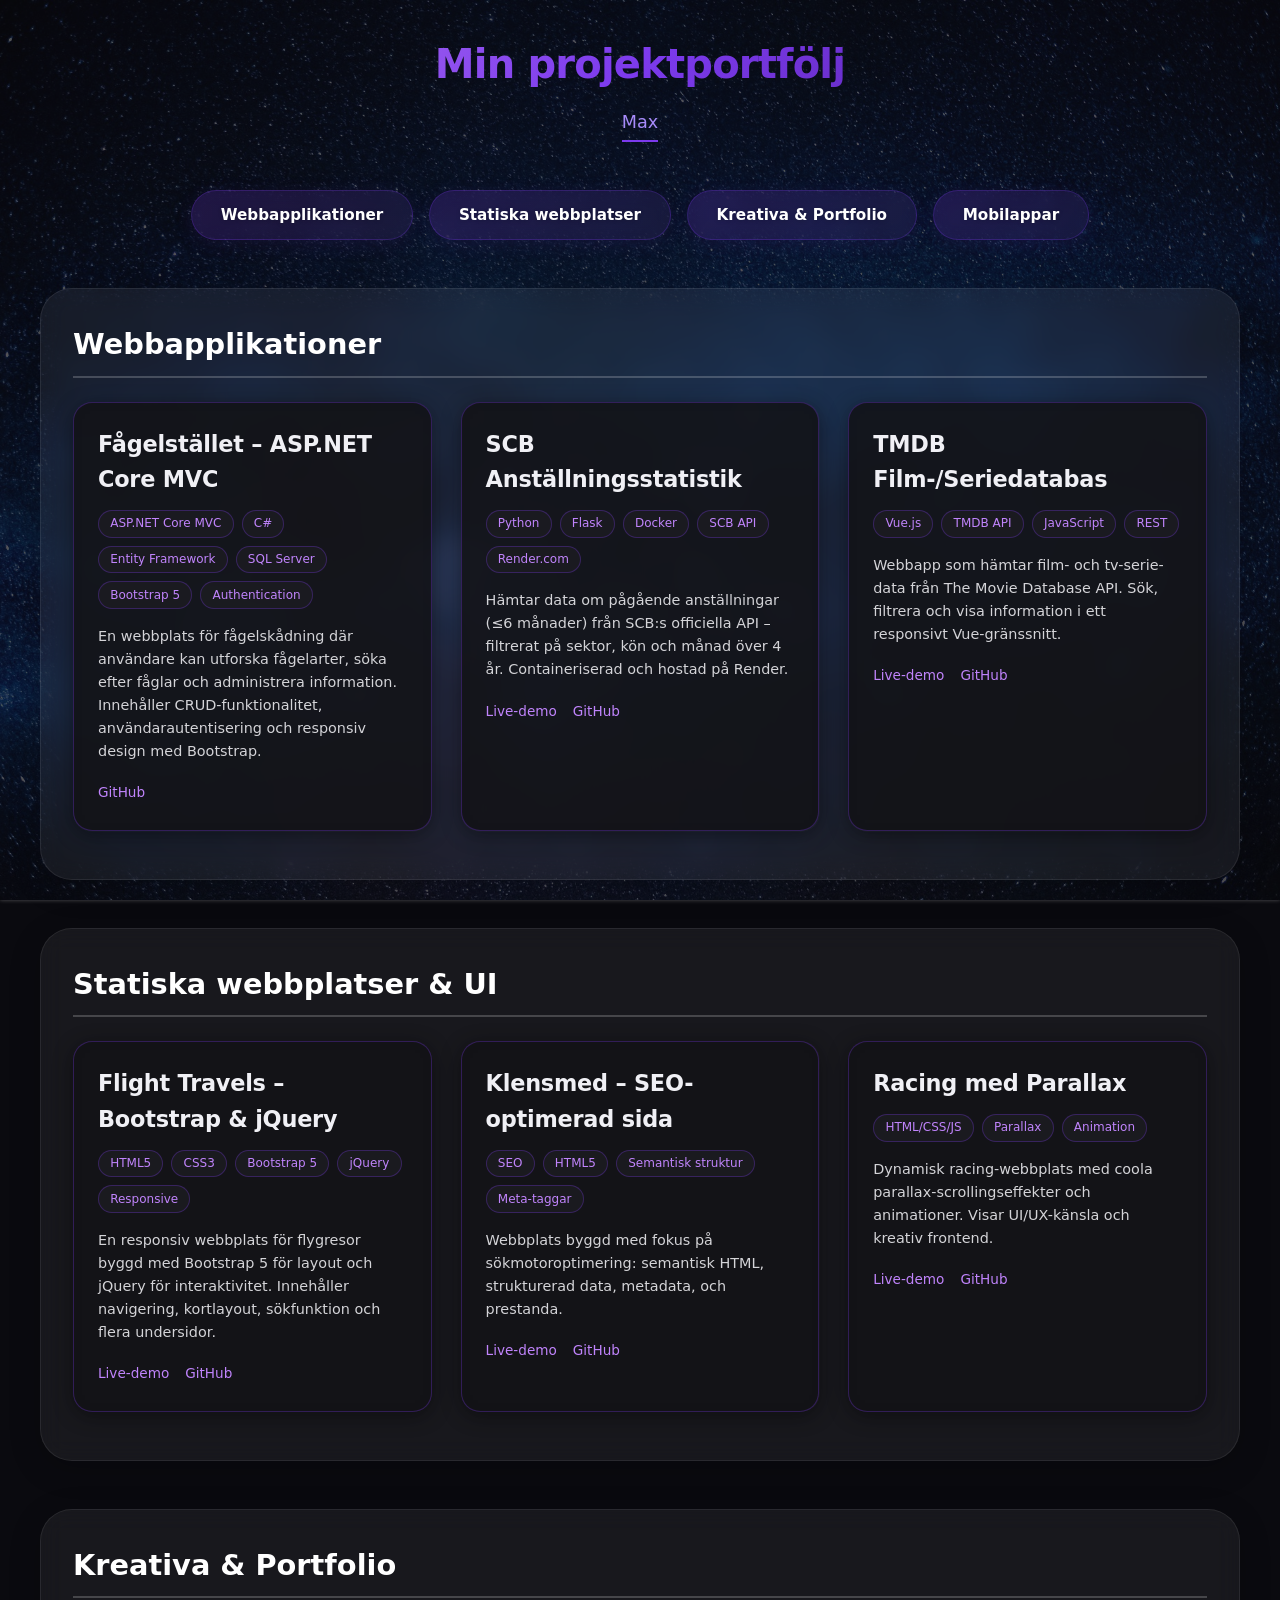
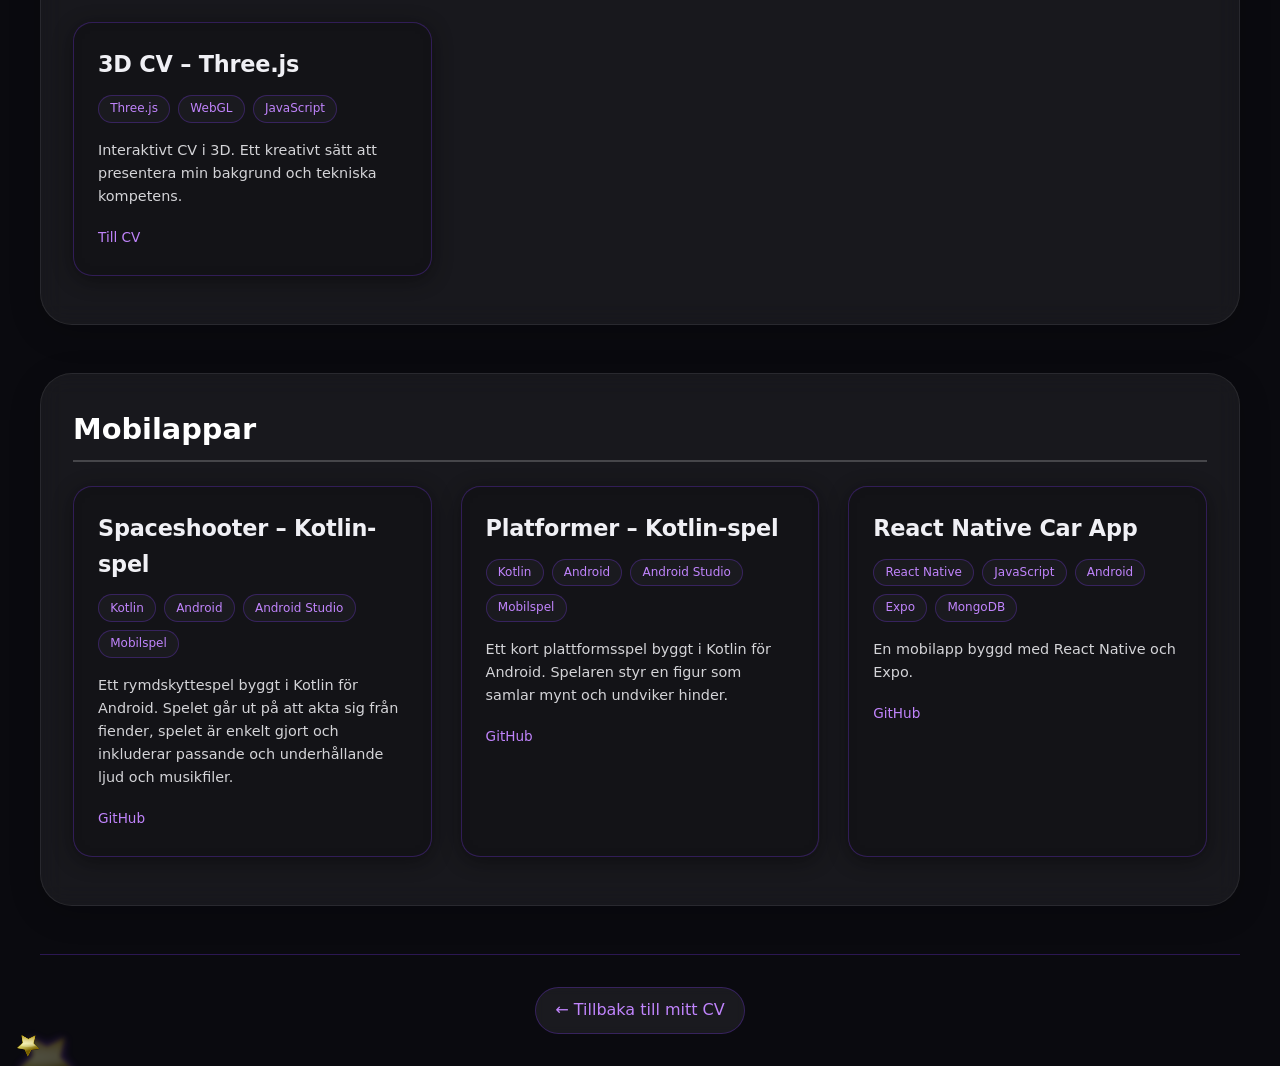
==== commit f54dffe5: "Refactor index.html for project portfolio" ====
--- a/index.html
+++ b/index.html
@@ -101,7 +101,27 @@
             <h2 class="category-title">Statiska webbplatser & UI</h2>
             <div class="projects-grid">
 
-                <!-- 4. Klensmed SEO -->
+                 <!-- 4. Flight Travels -->
+        <div class="project-card">
+            <div class="project-icon"></div>
+            <div class="project-title">Flight Travels – Bootstrap & jQuery</div>
+            <div class="project-tech">
+                <span class="tech-tag">HTML5</span>
+                <span class="tech-tag">CSS3</span>
+                <span class="tech-tag">Bootstrap 5</span>
+                <span class="tech-tag">jQuery</span>
+                <span class="tech-tag">Responsive</span>
+            </div>
+            <div class="project-desc">
+                En responsiv webbplats för flygresor byggd med Bootstrap 5 för layout och jQuery för interaktivitet. Innehåller navigering, kortlayout, sökfunktion och flera undersidor.
+            </div>
+            <div class="project-links">
+                <a href="https://max-the-grand-wizard.github.io/jquery-travel-site/" target="_blank" rel="noopener"> Live-demo</a>
+                <a href="https://github.com/Max-the-grand-wizard/jquery-travel-site" target="_blank" rel="noopener"> GitHub</a>
+            </div>
+        </div>
+
+                <!-- 5. Klensmed SEO -->
                 <div class="project-card">
                     <div class="project-icon"></div>
                     <div class="project-title">Klensmed – SEO-optimerad sida</div>
@@ -120,7 +140,7 @@
                     </div>
                 </div>
 
-                <!-- 5. Racing med Parallax -->
+                <!-- 6. Racing med Parallax -->
                 <div class="project-card">
                     <div class="project-icon"></div>
                     <div class="project-title">Racing med Parallax</div>
@@ -146,7 +166,7 @@
             <h2 class="category-title">Kreativa & Portfolio</h2>
             <div class="projects-grid">
 
-                <!-- 6. Three.js CV -->
+                <!-- 7. Three.js CV -->
                 <div class="project-card">
                     <div class="project-icon"></div>
                     <div class="project-title">3D CV – Three.js</div>
@@ -172,7 +192,7 @@
             <h2 class="category-title">Mobilappar</h2>
             <div class="projects-grid">
 
-                <!-- 7. Spaceshooter -->
+                <!-- 8. Spaceshooter -->
                 <div class="project-card">
                     <div class="project-icon"></div>
                     <div class="project-title">Spaceshooter – Kotlin-spel</div>
@@ -190,7 +210,7 @@
                     </div>
                 </div>
 
-                <!-- 8. Platformer -->
+                <!-- 9. Platformer -->
                 <div class="project-card">
                     <div class="project-icon"></div>
                     <div class="project-title">Platformer – Kotlin-spel</div>
@@ -208,7 +228,7 @@
                     </div>
                 </div>
 
-                <!-- 9. React Native Car App -->
+                <!-- 10. React Native Car App -->
                 <div class="project-card">
                     <div class="project-icon"></div>
                     <div class="project-title">React Native Car App</div>
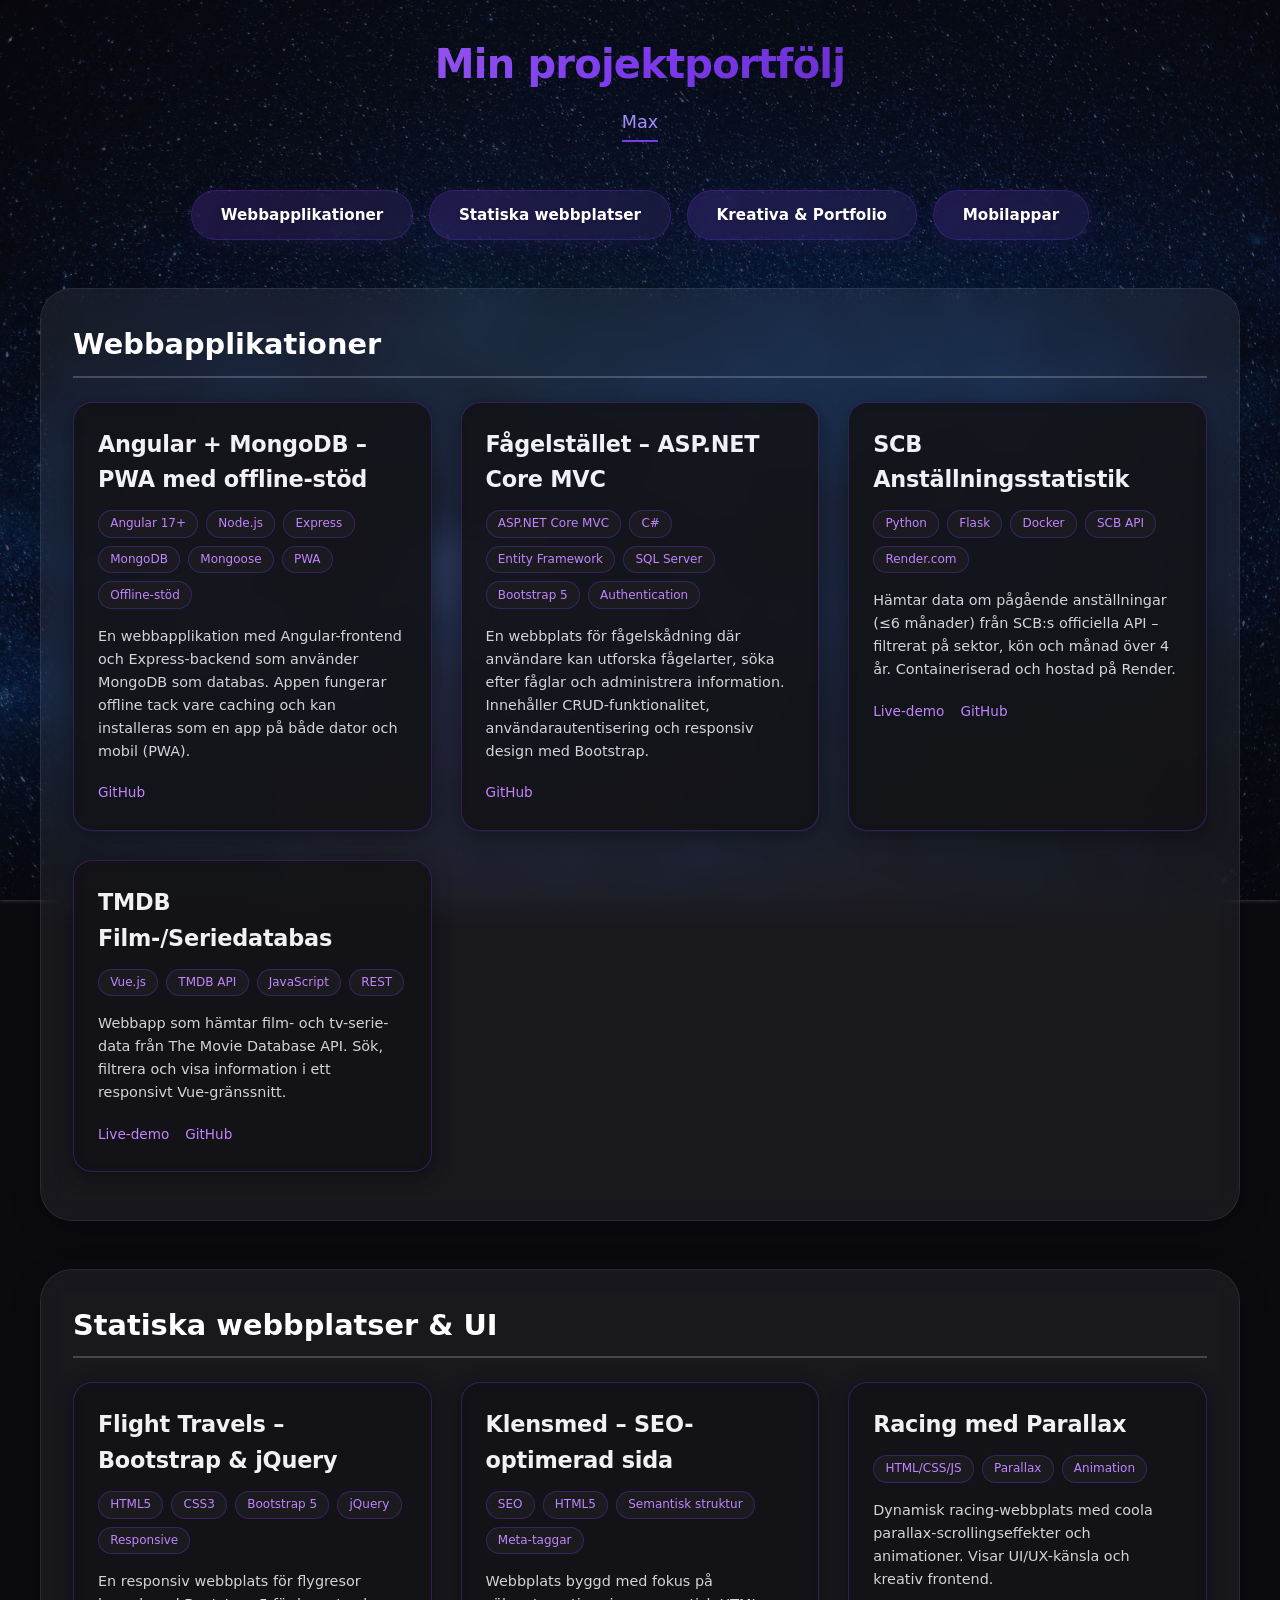
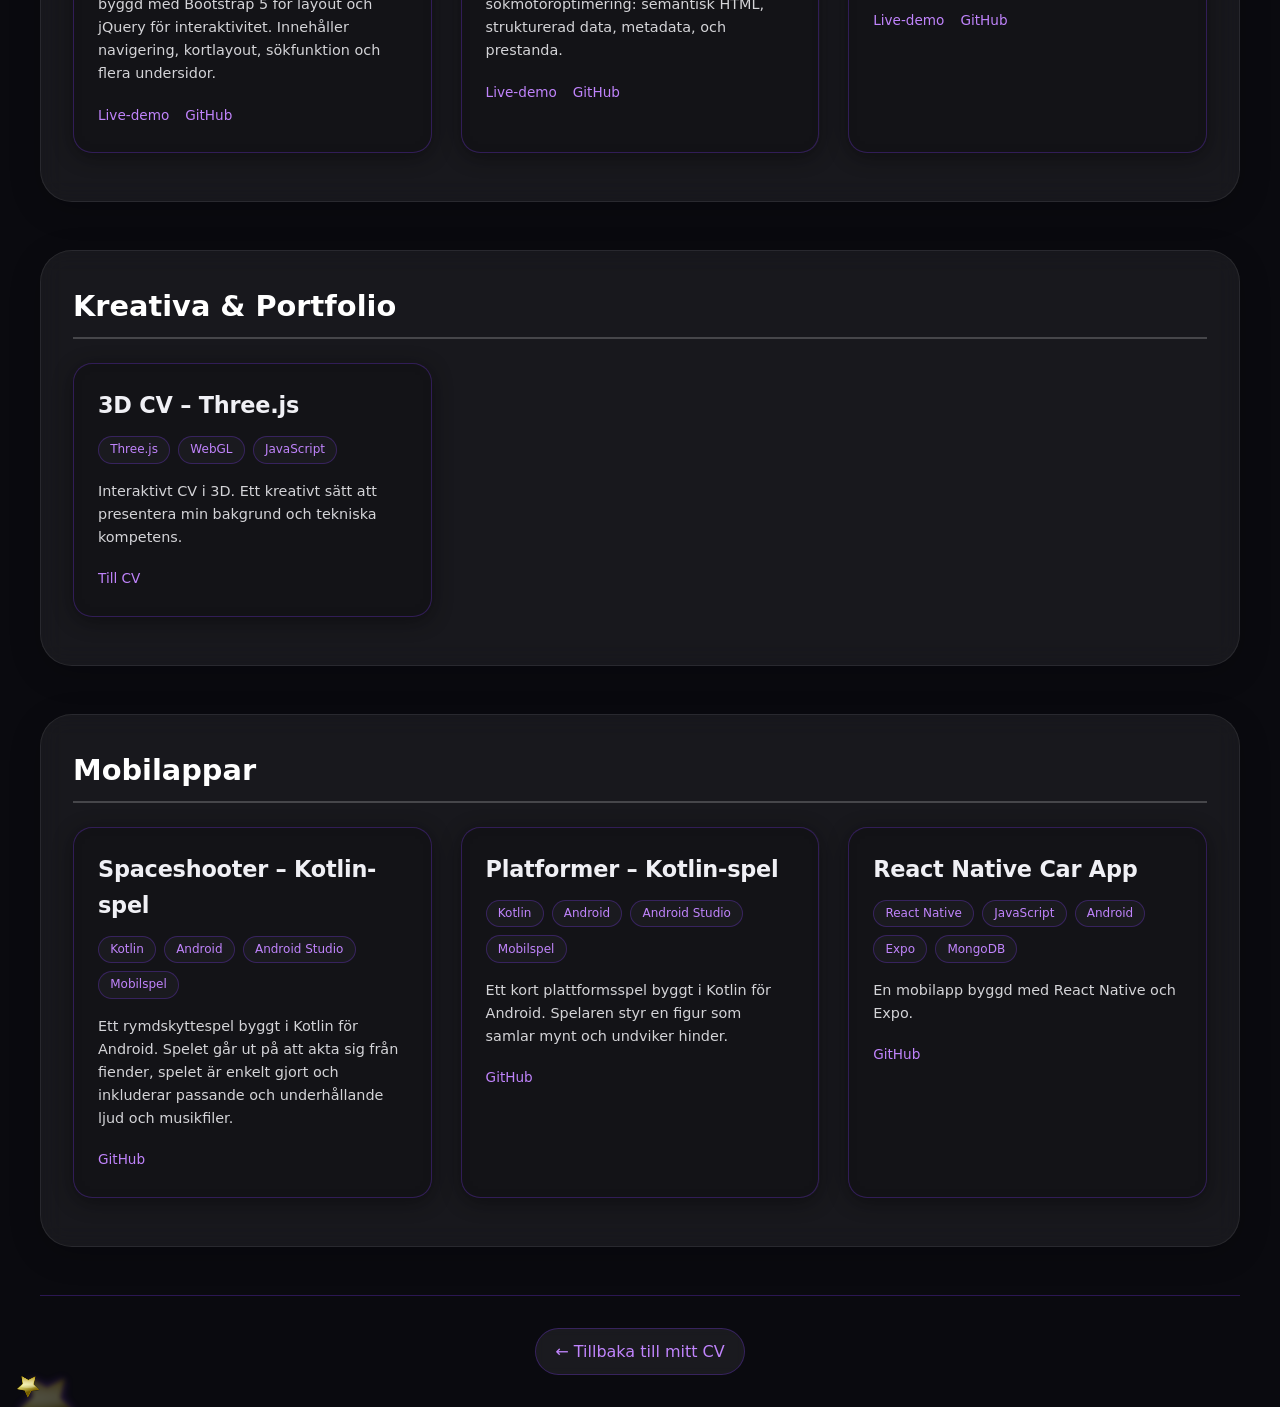
==== commit 6f1e56f6: "Update project details and add new projects" ====
--- a/index.html
+++ b/index.html
@@ -34,7 +34,28 @@
             <h2 class="category-title">Webbapplikationer</h2>
             <div class="projects-grid">
 
-                <!-- 1. Fågelstället – ASP.NET Core MVC -->
+                <!-- 1. Angular + MongoDB (PWA) -->
+                <div class="project-card">
+                    <div class="project-icon"></div>
+                    <div class="project-title">Angular + MongoDB – PWA med offline-stöd</div>
+                    <div class="project-tech">
+                        <span class="tech-tag">Angular 17+</span>
+                        <span class="tech-tag">Node.js</span>
+                        <span class="tech-tag">Express</span>
+                        <span class="tech-tag">MongoDB</span>
+                        <span class="tech-tag">Mongoose</span>
+                        <span class="tech-tag">PWA</span>
+                        <span class="tech-tag">Offline-stöd</span>
+                    </div>
+                    <div class="project-desc">
+                        En webbapplikation med Angular-frontend och Express-backend som använder MongoDB som databas. Appen fungerar offline tack vare caching och kan installeras som en app på både dator och mobil (PWA).
+                    </div>
+                    <div class="project-links">
+                        <a href="https://github.com/Max-the-grand-wizard/angular-mongodb-project" target="_blank" rel="noopener"> GitHub</a>
+                    </div>
+                </div>
+
+                <!-- 2. Fågelstället – ASP.NET Core MVC -->
                 <div class="project-card">
                     <div class="project-icon"></div>
                     <div class="project-title">Fågelstället – ASP.NET Core MVC</div>
@@ -54,7 +75,7 @@
                     </div>
                 </div>
 
-                <!-- 2. SCB Anställningsstatistik -->
+                <!-- 3. SCB Anställningsstatistik -->
                 <div class="project-card">
                     <div class="project-icon"></div>
                     <div class="project-title">SCB Anställningsstatistik</div>
@@ -74,7 +95,7 @@
                     </div>
                 </div>
 
-                <!-- 3. TMDB Film-/Seriedatabas -->
+                <!-- 4. TMDB Film-/Seriedatabas -->
                 <div class="project-card">
                     <div class="project-icon"></div>
                     <div class="project-title">TMDB Film-/Seriedatabas</div>
@@ -101,7 +122,7 @@
             <h2 class="category-title">Statiska webbplatser & UI</h2>
             <div class="projects-grid">
 
-                 <!-- 4. Flight Travels -->
+                 <!-- 5. Flight Travels -->
         <div class="project-card">
             <div class="project-icon"></div>
             <div class="project-title">Flight Travels – Bootstrap & jQuery</div>
@@ -121,7 +142,7 @@
             </div>
         </div>
 
-                <!-- 5. Klensmed SEO -->
+                <!-- 6. Klensmed SEO -->
                 <div class="project-card">
                     <div class="project-icon"></div>
                     <div class="project-title">Klensmed – SEO-optimerad sida</div>
@@ -140,7 +161,7 @@
                     </div>
                 </div>
 
-                <!-- 6. Racing med Parallax -->
+                <!-- 7. Racing med Parallax -->
                 <div class="project-card">
                     <div class="project-icon"></div>
                     <div class="project-title">Racing med Parallax</div>
@@ -166,7 +187,7 @@
             <h2 class="category-title">Kreativa & Portfolio</h2>
             <div class="projects-grid">
 
-                <!-- 7. Three.js CV -->
+                <!-- 8. Three.js CV -->
                 <div class="project-card">
                     <div class="project-icon"></div>
                     <div class="project-title">3D CV – Three.js</div>
@@ -192,7 +213,7 @@
             <h2 class="category-title">Mobilappar</h2>
             <div class="projects-grid">
 
-                <!-- 8. Spaceshooter -->
+                <!-- 9. Spaceshooter -->
                 <div class="project-card">
                     <div class="project-icon"></div>
                     <div class="project-title">Spaceshooter – Kotlin-spel</div>
@@ -210,7 +231,7 @@
                     </div>
                 </div>
 
-                <!-- 9. Platformer -->
+                <!-- 10. Platformer -->
                 <div class="project-card">
                     <div class="project-icon"></div>
                     <div class="project-title">Platformer – Kotlin-spel</div>
@@ -228,7 +249,7 @@
                     </div>
                 </div>
 
-                <!-- 10. React Native Car App -->
+                <!-- 11. React Native Car App -->
                 <div class="project-card">
                     <div class="project-icon"></div>
                     <div class="project-title">React Native Car App</div>
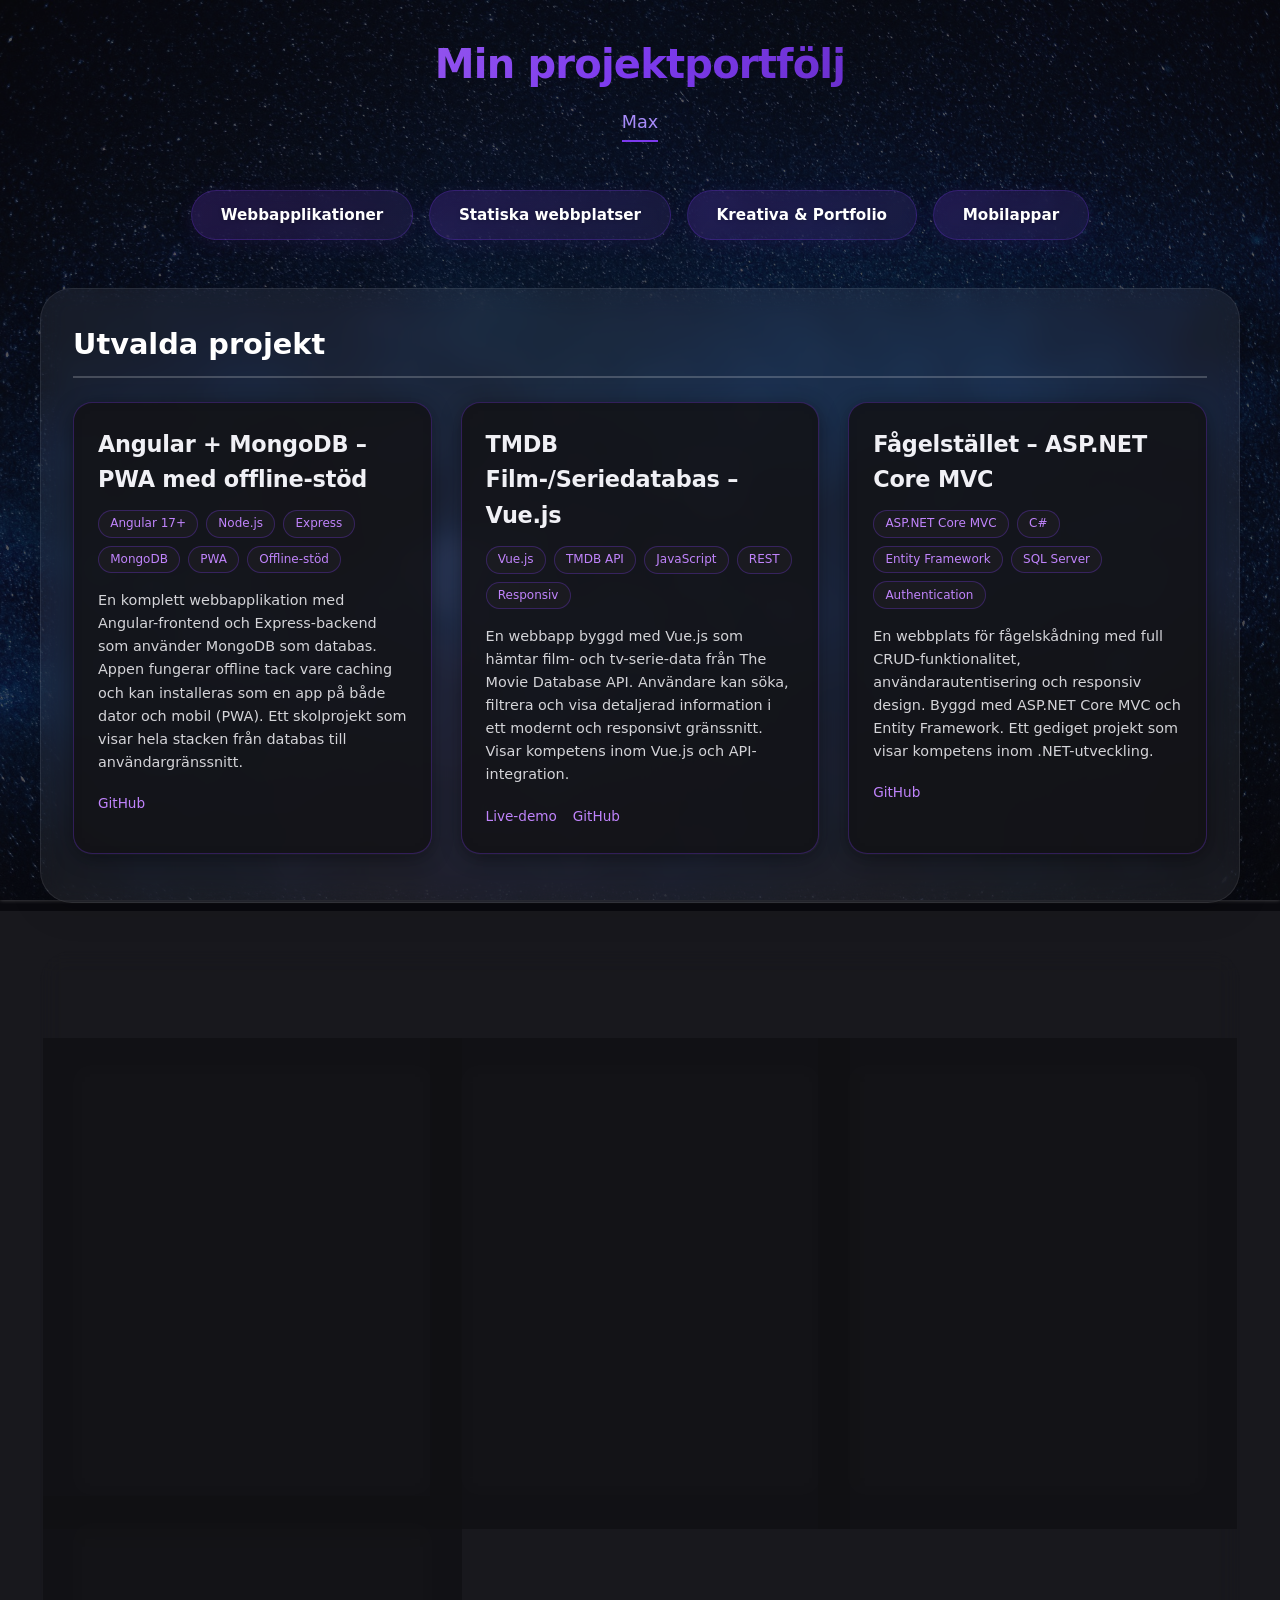
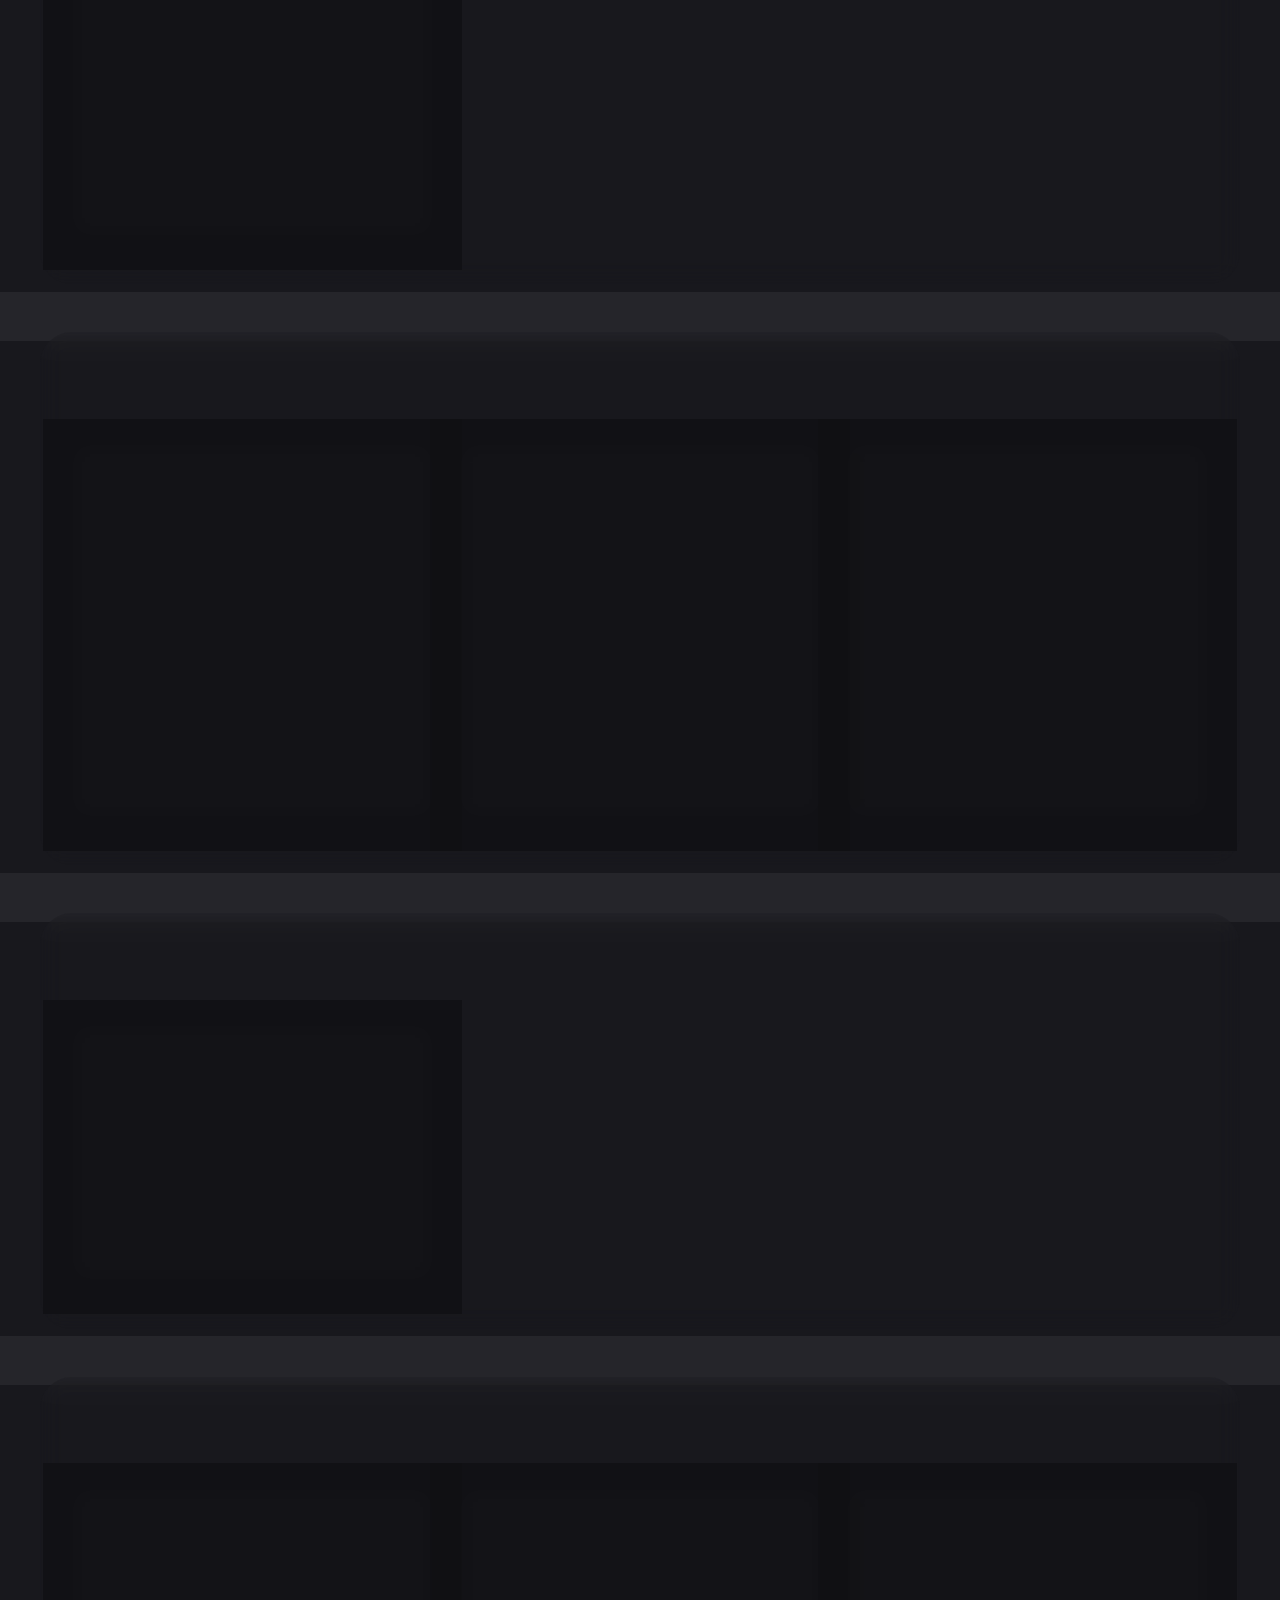
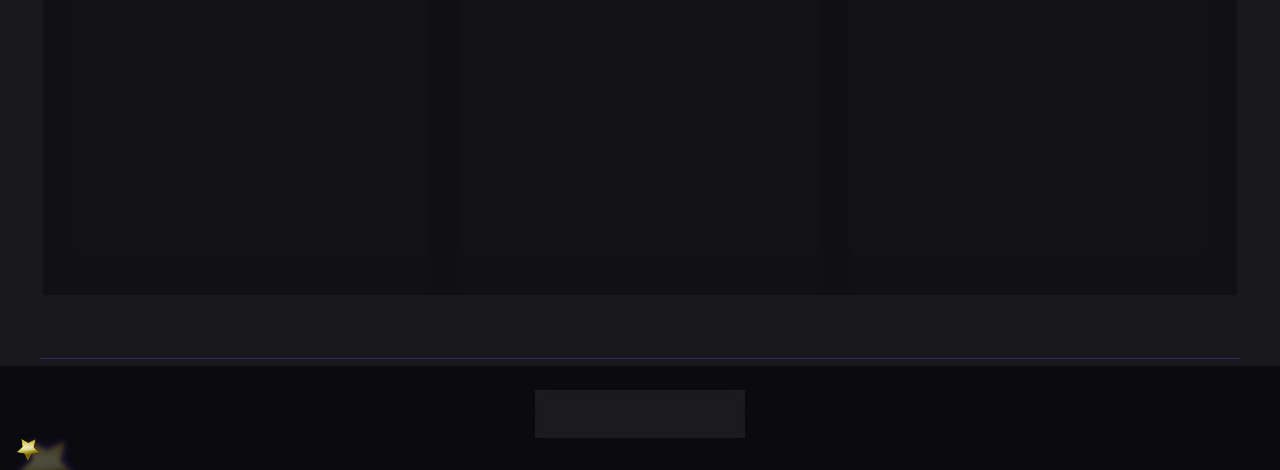
==== commit 921b12f2: "Add featured projects section to index.html Updated the index.html file to include featured projects" ====
--- a/index.html
+++ b/index.html
@@ -28,6 +28,74 @@
             <a href="#mobilappar" class="nav-btn">Mobilappar</a>
         </div>
 
+        <!-- UTVALDA PROJEKT -->
+        <div class="category-section" id="utvalda">
+            <h2 class="category-title"> Utvalda projekt</h2>
+            <div class="projects-grid">
+
+                <!-- Utvald 1: Angular + MongoDB (PWA) -->
+                <div class="project-card featured">
+                    <div class="project-icon"></div>
+                    <div class="project-title">Angular + MongoDB – PWA med offline-stöd</div>
+                    <div class="project-tech">
+                        <span class="tech-tag">Angular 17+</span>
+                        <span class="tech-tag">Node.js</span>
+                        <span class="tech-tag">Express</span>
+                        <span class="tech-tag">MongoDB</span>
+                        <span class="tech-tag">PWA</span>
+                        <span class="tech-tag">Offline-stöd</span>
+                    </div>
+                    <div class="project-desc">
+                        En komplett webbapplikation med Angular-frontend och Express-backend som använder MongoDB som databas. Appen fungerar offline tack vare caching och kan installeras som en app på både dator och mobil (PWA). Ett skolprojekt som visar hela stacken från databas till användargränssnitt.
+                    </div>
+                    <div class="project-links">
+                        <a href="https://github.com/Max-the-grand-wizard/angular-mongodb-project" target="_blank" rel="noopener"> GitHub</a>
+                    </div>
+                </div>
+
+                <!-- Utvald 2: TMDB Film-/Seriedatabas (Vue.js) -->
+                <div class="project-card featured">
+                    <div class="project-icon"></div>
+                    <div class="project-title">TMDB Film-/Seriedatabas – Vue.js</div>
+                    <div class="project-tech">
+                        <span class="tech-tag">Vue.js</span>
+                        <span class="tech-tag">TMDB API</span>
+                        <span class="tech-tag">JavaScript</span>
+                        <span class="tech-tag">REST</span>
+                        <span class="tech-tag">Responsiv</span>
+                    </div>
+                    <div class="project-desc">
+                        En webbapp byggd med Vue.js som hämtar film- och tv-serie-data från The Movie Database API. Användare kan söka, filtrera och visa detaljerad information i ett modernt och responsivt gränssnitt. Visar kompetens inom Vue.js och API-integration.
+                    </div>
+                    <div class="project-links">
+                        <a href="https://max-the-grand-wizard.github.io/vue-tmdb-project/" target="_blank" rel="noopener"> Live-demo</a>
+                        <a href="https://github.com/Max-the-grand-wizard/vue-tmdb-project" target="_blank" rel="noopener"> GitHub</a>
+                    </div>
+                </div>
+
+                <!-- Utvald 3: Fågelstället – ASP.NET Core MVC -->
+                <div class="project-card featured">
+                    <div class="project-icon"></div>
+                    <div class="project-title">Fågelstället – ASP.NET Core MVC</div>
+                    <div class="project-tech">
+                        <span class="tech-tag">ASP.NET Core MVC</span>
+                        <span class="tech-tag">C#</span>
+                        <span class="tech-tag">Entity Framework</span>
+                        <span class="tech-tag">SQL Server</span>
+                        <span class="tech-tag">Authentication</span>
+                    </div>
+                    <div class="project-desc">
+                        En webbplats för fågelskådning med full CRUD-funktionalitet, användarautentisering och responsiv design. Byggd med ASP.NET Core MVC och Entity Framework. Ett gediget projekt som visar kompetens inom .NET-utveckling.
+                    </div>
+                    <div class="project-links">
+                        <a href="https://github.com/Max-the-grand-wizard/BirdWatching-ASP.NET" target="_blank" rel="noopener"> GitHub</a>
+                    </div>
+                </div>
+
+            </div>
+        </div>
+        
+
         <!-- WEBBAPPLIKATIONER-->
 
         <div class="category-section" id="webbappar">
